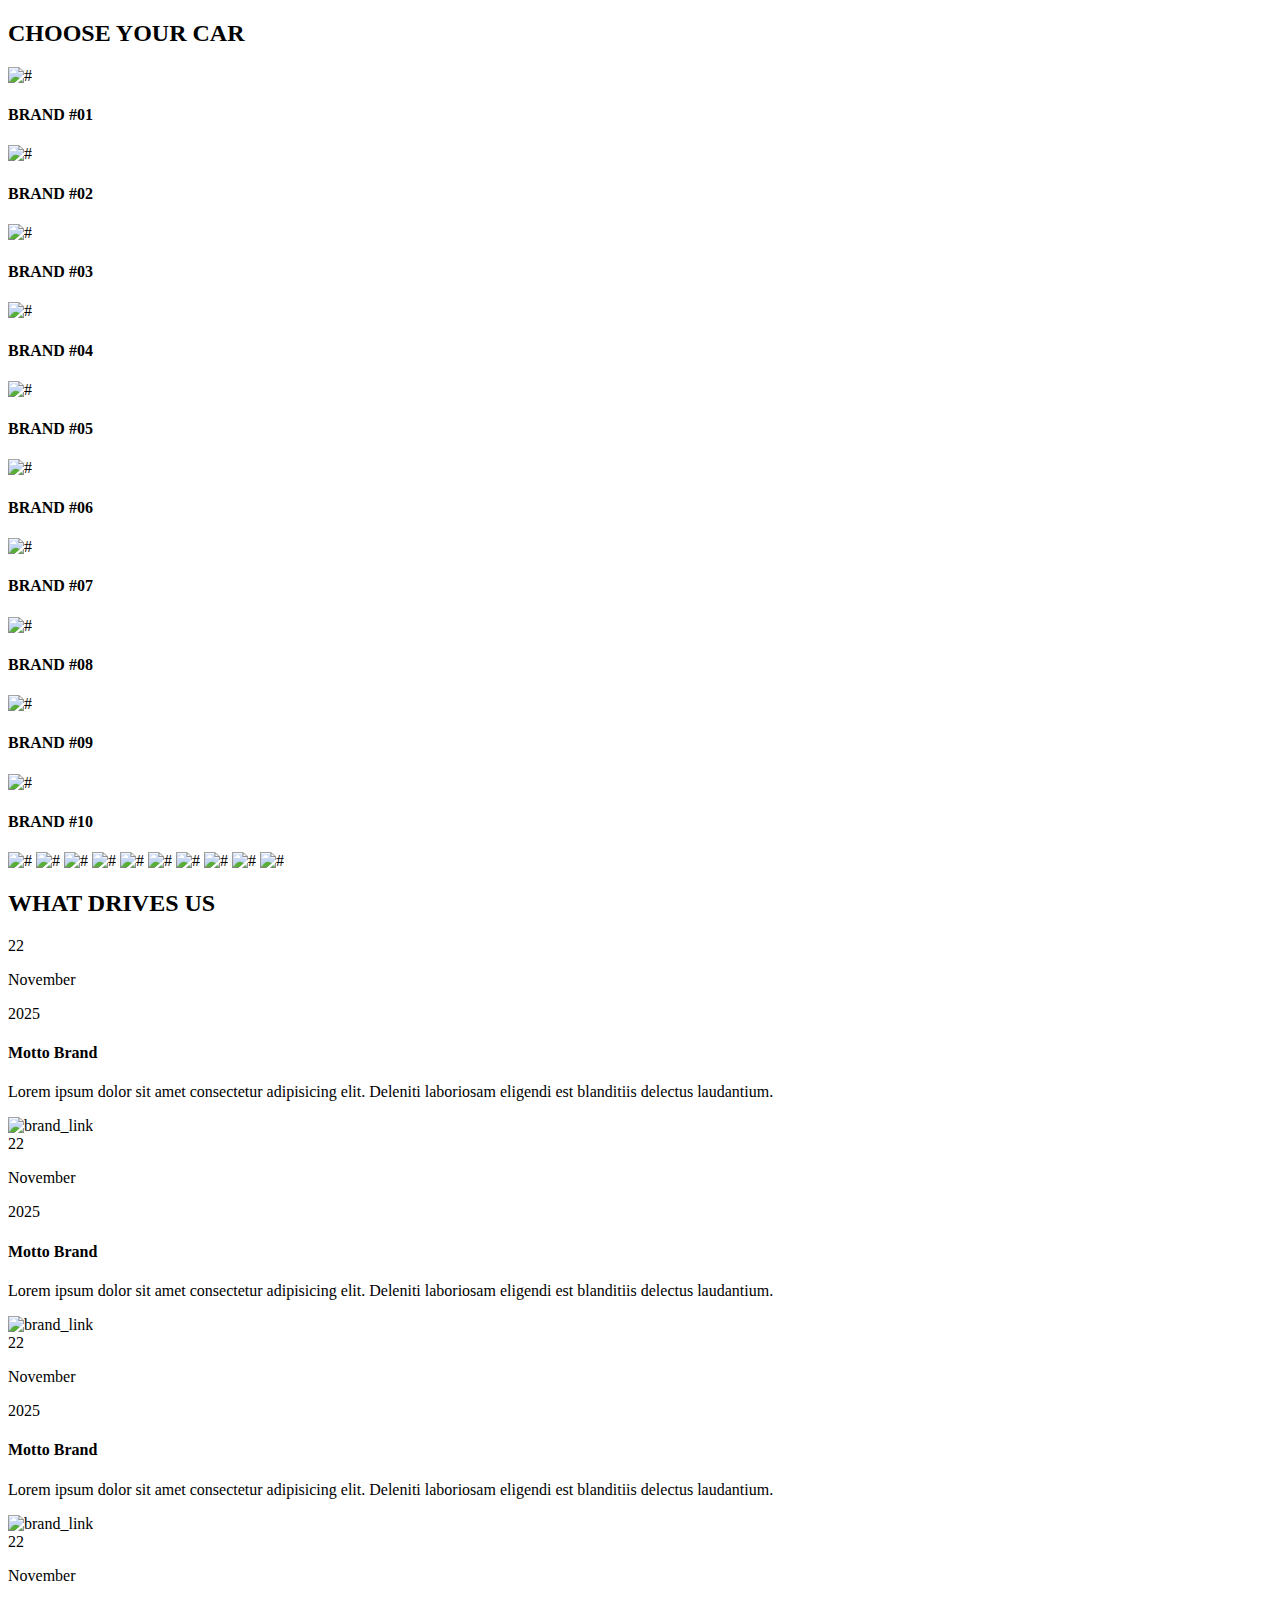
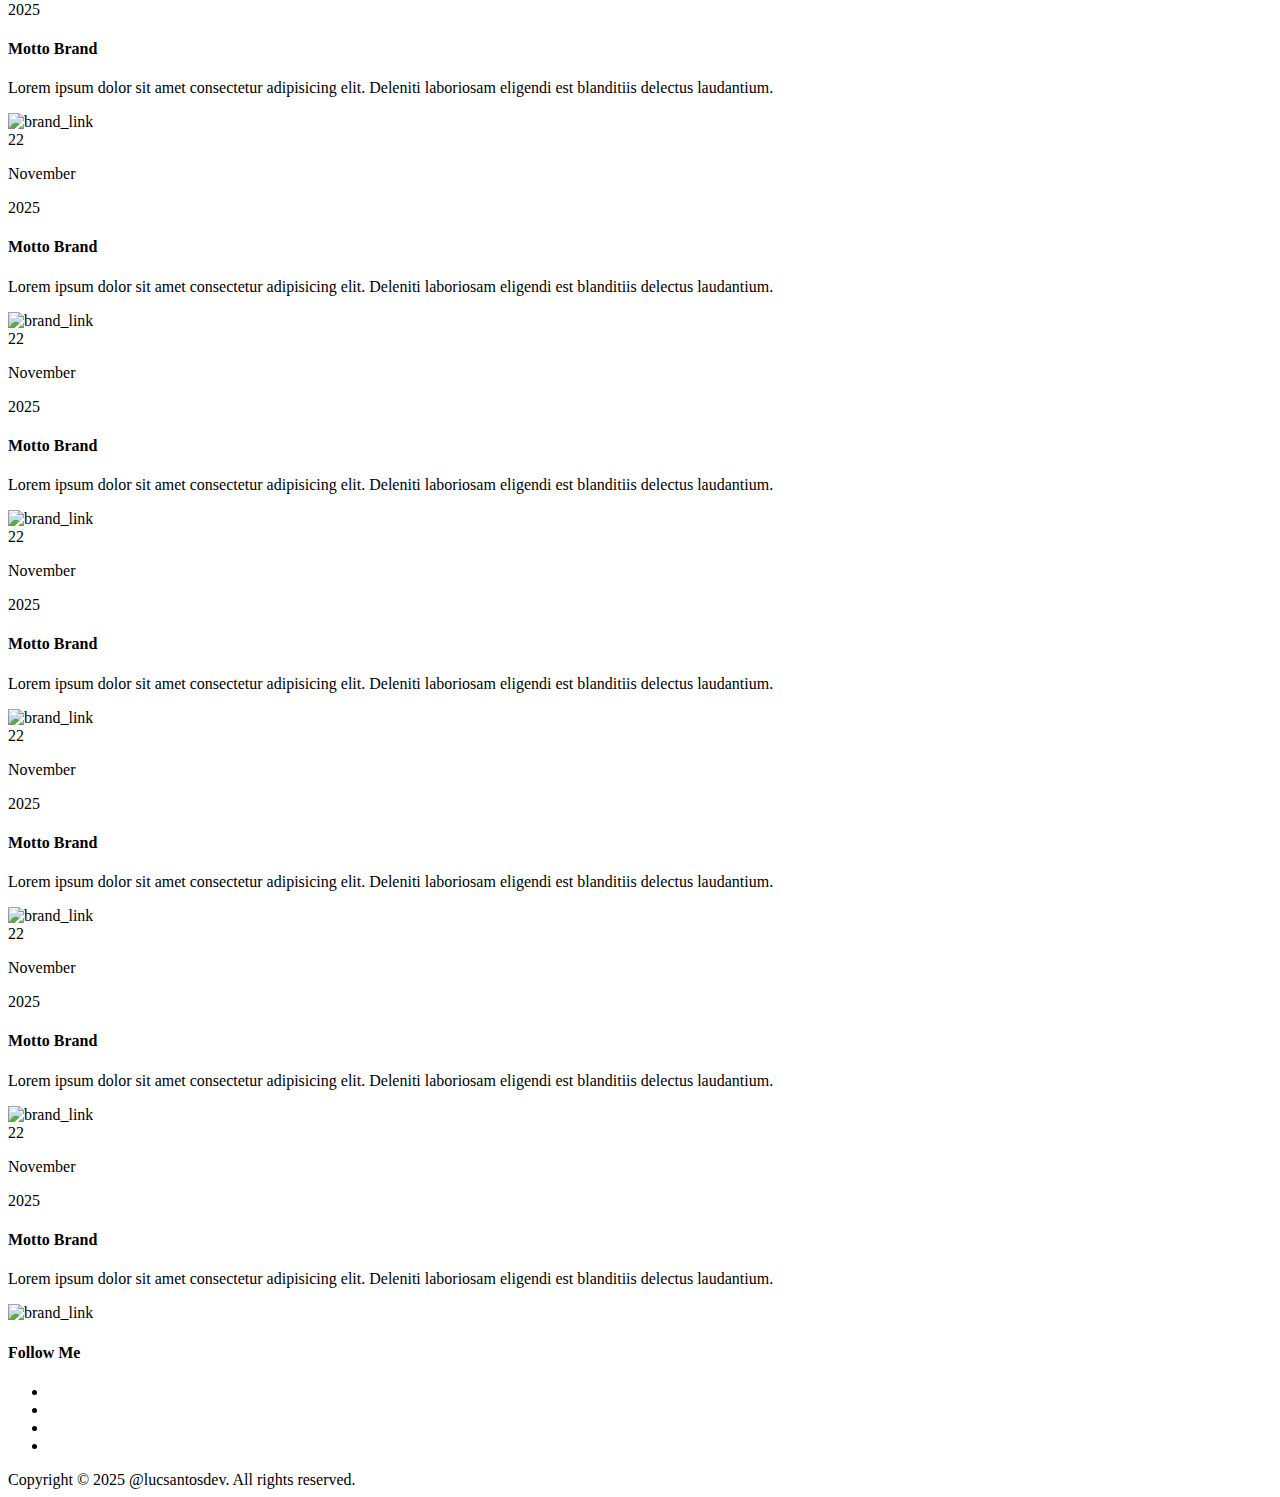
==== index.html @ 00ce9185 "index html structure created" ====
<!DOCTYPE html>
<html lang="en">
<head>
    <meta charset="UTF-8">
    <meta name="viewport" content="width=device-width, initial-scale=1.0">
    <title>Luxury Cars List</title>
    <link href="https://cdn.jsdelivr.net/npm/remixicon@4.5.0/fonts/remixicon.css" rel="stylesheet" />
    <link rel="stylesheet" href="/assets/css/style.css">
</head>
<body>
    <!-- BRANDS LIST -->
    <section class="section__container list__container" id="list">
        <h2 class="section__title">CHOOSE YOUR CAR</h2>
        <div class="list__grid">
            <!-- BRAND LIST - BRAND #01 -->
            <div class="list__card">
                <img src="assets/img/" alt="#"> <!-- brand name in alt-->
                <div class="list__brand">
                    <h4>BRAND #01</h4>
                    <a href="#"><i class="ri-arrow-right-line"></i></a>
                </div>
            </div>
            <!-- BRAND LIST - BRAND #02 -->
            <div class="list__card">
                <img src="assets/img/" alt="#"> <!-- brand name in alt-->
                <div class="list__brand">
                    <h4>BRAND #02</h4>
                    <a href="#"><i class="ri-arrow-right-line"></i></a>
                </div>
            </div>
            <!-- BRAND LIST - BRAND #03 -->
            <div class="list__card">
                <img src="assets/img/" alt="#"> <!-- brand name in alt-->
                <div class="list__brand">
                    <h4>BRAND #03</h4>
                    <a href="#"><i class="ri-arrow-right-line"></i></a>
                </div>
            </div>
            <!-- BRAND LIST - BRAND #04 -->
            <div class="list__card">
                <img src="assets/img/" alt="#"> <!-- brand name in alt-->
                <div class="list__brand">
                    <h4>BRAND #04</h4>
                    <a href="#"><i class="ri-arrow-right-line"></i></a>
                </div>
            </div>
            <!-- BRAND LIST - BRAND #05 -->
            <div class="list__card">
                <img src="assets/img/" alt="#"> <!-- brand name in alt-->
                <div class="list__brand">
                    <h4>BRAND #05</h4>
                    <a href="#"><i class="ri-arrow-right-line"></i></a>
                </div>
            </div>
            <!-- BRAND LIST - BRAND #06 -->
            <div class="list__card">
                <img src="assets/img/" alt="#"> <!-- brand name in alt-->
                <div class="list__brand">
                    <h4>BRAND #06</h4>
                    <a href="#"><i class="ri-arrow-right-line"></i></a>
                </div>
            </div>
            <!-- BRAND LIST - BRAND #07 -->
            <div class="list__card">
                <img src="assets/img/" alt="#"> <!-- brand name in alt-->
                <div class="list__brand">
                    <h4>BRAND #07</h4>
                    <a href="#"><i class="ri-arrow-right-line"></i></a>
                </div>
            </div>
            <!-- BRAND LIST - BRAND #08 -->
            <div class="list__card">
                <img src="assets/img/" alt="#"> <!-- brand name in alt-->
                <div class="list__brand">
                    <h4>BRAND #08</h4>
                    <a href="#"><i class="ri-arrow-right-line"></i></a>
                </div>
            </div>
            <!-- BRAND LIST - BRAND #09 -->
            <div class="list__card">
                <img src="assets/img/" alt="#"> <!-- brand name in alt-->
                <div class="list__brand">
                    <h4>BRAND #09</h4>
                    <a href="#"><i class="ri-arrow-right-line"></i></a>
                </div>
            </div>
            <!-- BRAND LIST - BRAND #10 -->
            <div class="list__card">
                <img src="assets/img/" alt="#"> <!-- brand name in alt-->
                <div class="list__brand">
                    <h4>BRAND #10</h4>
                    <a href="#"><i class="ri-arrow-right-line"></i></a>
                </div>
            </div>
        </div>
    </section>
    <!-- BRAND SEPARATOR LINE -->
    <section class="line__container">
        <div class="line__wrapper">
            <img src="assets/img/" alt="#"> <!-- brand name in alt-->
            <img src="assets/img/" alt="#"> <!-- brand name in alt-->
            <img src="assets/img/" alt="#"> <!-- brand name in alt-->
            <img src="assets/img/" alt="#"> <!-- brand name in alt-->
            <img src="assets/img/" alt="#"> <!-- brand name in alt-->
            <img src="assets/img/" alt="#"> <!-- brand name in alt-->
            <img src="assets/img/" alt="#"> <!-- brand name in alt-->
            <img src="assets/img/" alt="#"> <!-- brand name in alt-->
            <img src="assets/img/" alt="#"> <!-- brand name in alt-->
            <img src="assets/img/" alt="#"> <!-- brand name in alt-->
        </div>
    </section>
    <!-- BRAND LINKS -->
    <section class="section__container link__container">
        <h2 class="section__title">WHAT DRIVES US</h2>
        <div class="link__grid">
            <!-- BRAND LINK - BRAND #01 -->
            <div class="link__card">
                <div class="link__date"> <!-- foundation date of each brand -->
                    <span>22</span>
                    <div>
                        <p>November</p>
                        <p>2025</p>
                    </div>
                </div>
                <h4>Motto Brand</h4>
                <p>Lorem ipsum dolor sit amet consectetur adipisicing elit. Deleniti laboriosam eligendi est blanditiis delectus laudantium.</p>
                <img src="assets/img/" alt="brand_link">
            </div>
            <!-- BRAND LINK - BRAND #02 -->
            <div class="link__card">
                <div class="link__date"> <!-- foundation date of each brand -->
                    <span>22</span>
                    <div>
                        <p>November</p>
                        <p>2025</p>
                    </div>
                </div>
                <h4>Motto Brand</h4>
                <p>Lorem ipsum dolor sit amet consectetur adipisicing elit. Deleniti laboriosam eligendi est blanditiis delectus laudantium.</p>
                <img src="assets/img/" alt="brand_link">
            </div>
            <!-- BRAND LINK - BRAND #03 -->
            <div class="link__card">
                <div class="link__date"> <!-- foundation date of each brand -->
                    <span>22</span>
                    <div>
                        <p>November</p>
                        <p>2025</p>
                    </div>
                </div>
                <h4>Motto Brand</h4>
                <p>Lorem ipsum dolor sit amet consectetur adipisicing elit. Deleniti laboriosam eligendi est blanditiis delectus laudantium.</p>
                <img src="assets/img/" alt="brand_link">
            </div>
            <!-- BRAND LINK - BRAND #04 -->
            <div class="link__card">
                <div class="link__date"> <!-- foundation date of each brand -->
                    <span>22</span>
                    <div>
                        <p>November</p>
                        <p>2025</p>
                    </div>
                </div>
                <h4>Motto Brand</h4>
                <p>Lorem ipsum dolor sit amet consectetur adipisicing elit. Deleniti laboriosam eligendi est blanditiis delectus laudantium.</p>
                <img src="assets/img/" alt="brand_link">
            </div>
            <!-- BRAND LINK - BRAND #05 -->
            <div class="link__card">
                <div class="link__date"> <!-- foundation date of each brand -->
                    <span>22</span>
                    <div>
                        <p>November</p>
                        <p>2025</p>
                    </div>
                </div>
                <h4>Motto Brand</h4>
                <p>Lorem ipsum dolor sit amet consectetur adipisicing elit. Deleniti laboriosam eligendi est blanditiis delectus laudantium.</p>
                <img src="assets/img/" alt="brand_link">
            </div>
            <!-- BRAND LINK - BRAND #06 -->
            <div class="link__card">
                <div class="link__date"> <!-- foundation date of each brand -->
                    <span>22</span>
                    <div>
                        <p>November</p>
                        <p>2025</p>
                    </div>
                </div>
                <h4>Motto Brand</h4>
                <p>Lorem ipsum dolor sit amet consectetur adipisicing elit. Deleniti laboriosam eligendi est blanditiis delectus laudantium.</p>
                <img src="assets/img/" alt="brand_link">
            </div>
            <!-- BRAND LINK - BRAND #07 -->
            <div class="link__card">
                <div class="link__date"> <!-- foundation date of each brand -->
                    <span>22</span>
                    <div>
                        <p>November</p>
                        <p>2025</p>
                    </div>
                </div>
                <h4>Motto Brand</h4>
                <p>Lorem ipsum dolor sit amet consectetur adipisicing elit. Deleniti laboriosam eligendi est blanditiis delectus laudantium.</p>
                <img src="assets/img/" alt="brand_link">
            </div>
            <!-- BRAND LINK - BRAND #08 -->
            <div class="link__card">
                <div class="link__date"> <!-- foundation date of each brand -->
                    <span>22</span>
                    <div>
                        <p>November</p>
                        <p>2025</p>
                    </div>
                </div>
                <h4>Motto Brand</h4>
                <p>Lorem ipsum dolor sit amet consectetur adipisicing elit. Deleniti laboriosam eligendi est blanditiis delectus laudantium.</p>
                <img src="assets/img/" alt="brand_link">
            </div>
            <!-- BRAND LINK - BRAND #09 -->
            <div class="link__card">
                <div class="link__date"> <!-- foundation date of each brand -->
                    <span>22</span>
                    <div>
                        <p>November</p>
                        <p>2025</p>
                    </div>
                </div>
                <h4>Motto Brand</h4>
                <p>Lorem ipsum dolor sit amet consectetur adipisicing elit. Deleniti laboriosam eligendi est blanditiis delectus laudantium.</p>
                <img src="assets/img/" alt="brand_link">
            </div>
            <!-- BRAND LINK - BRAND #10 -->
            <div class="link__card">
                <div class="link__date"> <!-- foundation date of each brand -->
                    <span>22</span>
                    <div>
                        <p>November</p>
                        <p>2025</p>
                    </div>
                </div>
                <h4>Motto Brand</h4>
                <p>Lorem ipsum dolor sit amet consectetur adipisicing elit. Deleniti laboriosam eligendi est blanditiis delectus laudantium.</p>
                <img src="assets/img/" alt="brand_link">
            </div>
        </div>
    </section>
    <!-- FOOTER (PERSONAL INFO) -->
    <footer>
        <div class="section__container footer__container">
          <div class="footer__col">
            <h4>Follow Me</h4>  
            <ul class="footer__socials">
              <li>
                <a href="#" target="_blank"><i class="ri-linkedin-fill"></i></a>
              </li>
              <li>
                <a href="#" target="_blank"><i class="ri-github-fill"></i></a>
              </li>
              <li>
                <a href="#" target="_blank"><i class="ri-gmail-fill"></i></a>
              </li>
              <li>
                <a href="#" target="_blank"><i class="ri-whatsapp-fill"></i></a>
              </li>
            </ul>
          </div>
        </div>
        <div class="footer__bar">
          Copyright © 2025 <span>@lucsantosdev</span>. All rights reserved.
        </div>
      </footer>
</body>
</html>
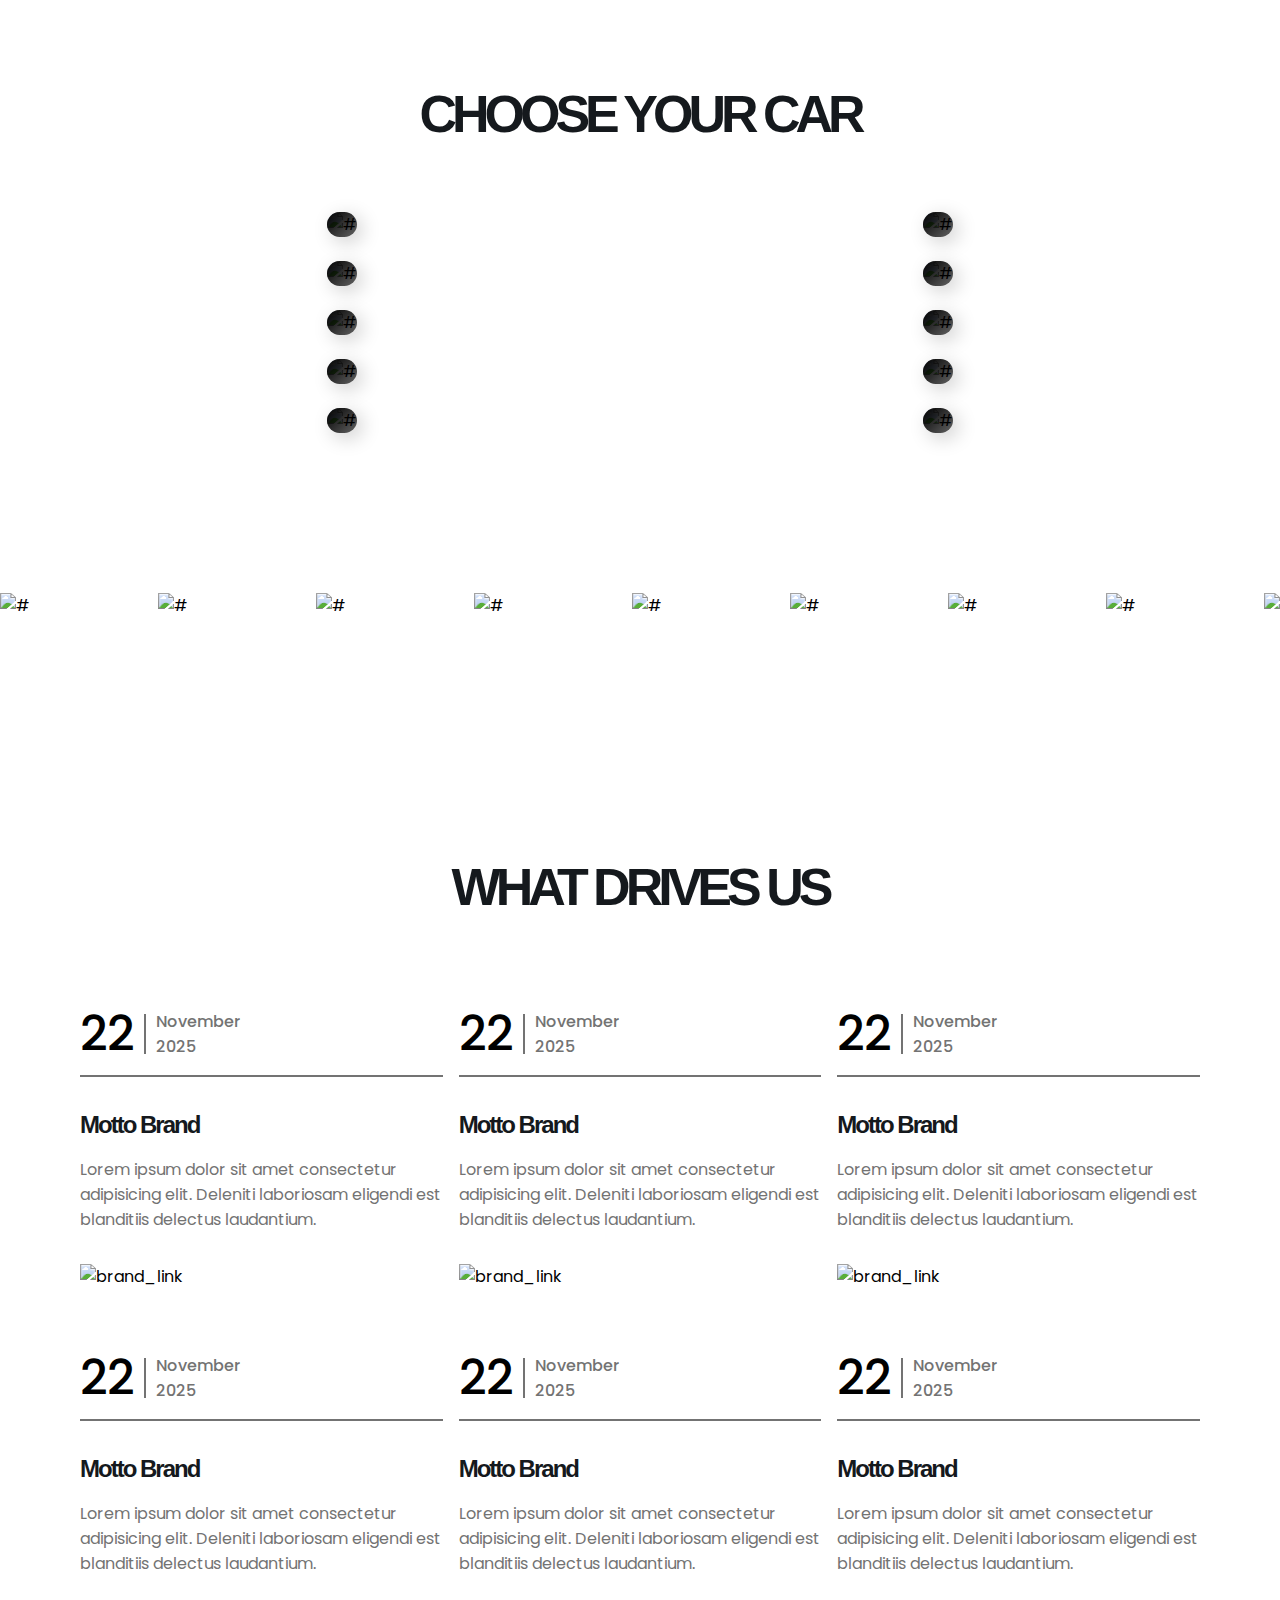
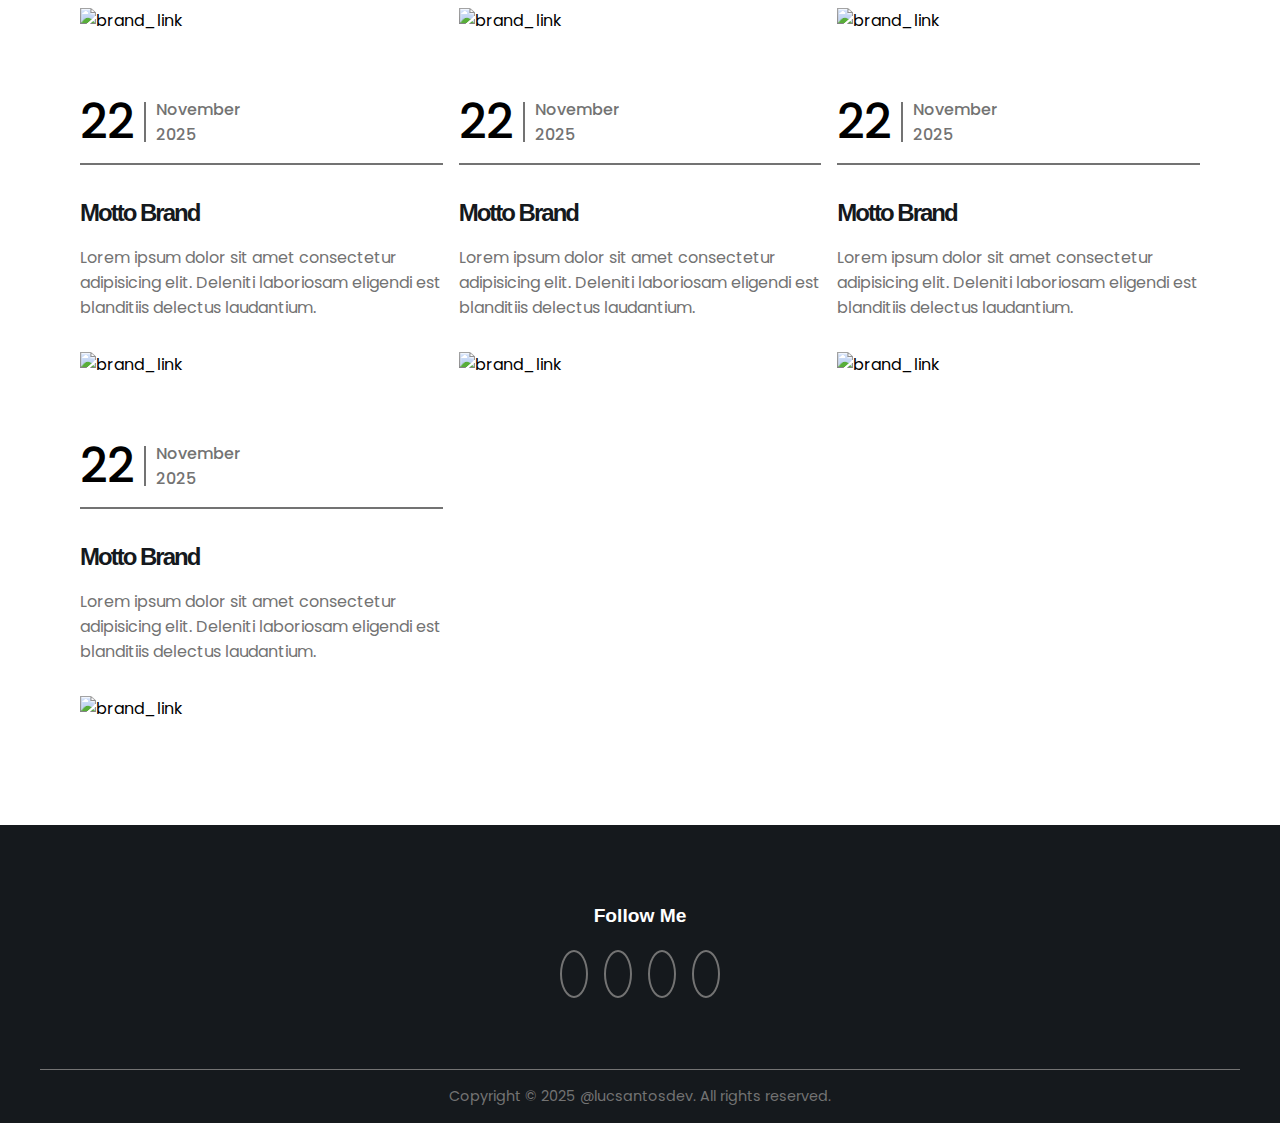
==== commit c3f1c7f9: "css styles configurations for homepage created" ====
--- a/index.html
+++ b/index.html
@@ -258,7 +258,7 @@
                 <a href="#" target="_blank"><i class="ri-github-fill"></i></a>
               </li>
               <li>
-                <a href="#" target="_blank"><i class="ri-gmail-fill"></i></a>
+                <a href="#" target="_blank"><i class="ri-mail-fill"></i></a>
               </li>
               <li>
                 <a href="#" target="_blank"><i class="ri-whatsapp-fill"></i></a>
--- a/assets/css/style.css
+++ b/assets/css/style.css
@@ -0,0 +1,237 @@
+/* GLOBAL STYLES */
+@import url('https://fonts.googleapis.com/css2?family=Poppins:ital,wght@0,100;0,200;0,300;0,400;0,500;0,600;0,700;0,800;0,900;1,100;1,200;1,300;1,400;1,500;1,600;1,700;1,800;1,900&display=swap');
+
+:root {
+    --primary-color: #f5b754;
+    --text-dark: #15191d;
+    --text-light: #737373;
+    --white: #ffffff;
+    --max-width: 1200px;
+    --title-font: "Syncopate", sans-serif;
+}
+* {
+    padding: 0;
+    margin: 0;
+    box-sizing: border-box;
+}
+html,
+body {
+  scroll-behavior: smooth;
+}
+body {
+    font-family: "Poppins", sans-serif;
+}
+img {
+    display: flex;
+    width: 100%;
+}
+a {
+    text-decoration: none;
+    transition: 0.3s;
+}
+ul {
+    list-style: none;
+}
+.section__container {
+    max-width: var(--max-width);
+    margin: auto;
+    padding: 5rem 1rem;
+}
+.section__title {
+    font-size: 3.25rem;
+    font-weight: 700;
+    font-family: var(--title-font);
+    color: var(--text-dark);
+    letter-spacing: -5px;
+    line-height: 4.25rem;
+}
+/* BRAND LIST STYLES */
+.list__container .section__title {
+    max-width: 700px;
+    margin-inline: auto;
+    margin-bottom: 4rem;
+    text-align: center;
+}
+.list__grid {
+    display: grid;
+    gap: 1rem;
+}
+.list__card {
+    position: relative;
+    isolation: isolate;
+    max-width: 600px;
+    margin-inline: auto;
+    border-radius: 1.5rem;
+    overflow: hidden;
+    box-shadow: 5px 5px 20px rgba(0, 0, 0, 0.2);
+}
+.list__card img {
+    transition: 0.3s;
+}
+.list__card:hover img {
+    transform: scale(1.1);
+}
+.list__brand {
+    position: absolute;
+    inset: 0;
+    padding: 2rem;
+    background-image: linear-gradient(
+      to bottom right,
+      rgba(0, 0, 0, 1),
+      rgba(0, 0, 0, 0.1) 50%,
+      rgba(0, 0, 0, 0.75)
+    );
+}
+.list__brand h4 {
+    margin-bottom: 1rem;
+    font-size: 3rem;
+    font-weight: 600;
+    font-family: var(--title-font);
+    color: var(--white);
+}
+.list__brand a {
+    display: inline-block;
+    padding: 0px 6px;
+    font-size: 1.5rem;
+    color: var(--white);
+    border: 2px solid var(--white);
+    border-radius: 100%;
+}
+.list__brand a:hover {
+    color: var(--primary-color);
+    border-color: var(--primary-color);
+}
+/* BRANDS LINE SEPARATOR STYLES */
+.line__container {
+    padding-block: 5rem;
+    overflow: hidden;
+}  
+.line__wrapper {
+    width: max-content;
+    display: flex;
+    align-items: center;
+    gap: 8rem;
+    animation: scroll 45s linear infinite;
+}
+.line__wrapper img {
+    height: 100px;
+}
+/* BRAND LINK STYLES */
+.link__container .section__title {
+    max-width: 600px;
+    margin-inline: auto;
+    margin-bottom: 4rem;
+    text-align: center;
+}
+.link__grid {
+    display: grid;
+    gap: 4rem 1rem;
+}
+.link__date {
+    margin-bottom: 2rem;
+    padding-bottom: 1rem;
+    display: flex;
+    align-items: center;
+    gap: 10px;
+    border-bottom: 2px solid var(--text-light);
+}
+.link__date span {
+    padding-right: 10px;
+    font-size: 3rem;
+    font-weight: 500;
+    line-height: 2.5rem;
+    border-right: 2px solid var(--text-light);
+}
+.link__date div p {
+    margin-bottom: 0;
+    font-weight: 500;
+    color: var(--text-light);
+}
+.link__card h4 {
+    margin-bottom: 1rem;
+    font-size: 1.5rem;
+    font-family: var(--title-font);
+    font-weight: 700;
+    letter-spacing: -2px;
+    line-height: 2rem;
+    color: var(--text-dark);
+}  
+.link__card p {
+    margin-bottom: 2rem;
+    color: var(--text-light);
+}
+/* FOOTER STYLES */
+footer {
+    background-color: var(--text-dark);
+}
+.footer__container {
+    display: flex;
+    justify-content: center;
+    text-align: center;
+    border-bottom: 1px solid var(--text-light);
+}
+.footer__col h4 {
+    margin-bottom: 2rem;
+    font-size: 1.2rem;
+    font-family: var(--title-font);
+    color: var(--white);
+}
+.footer__socials {
+    display: flex;
+    align-items: center;
+    flex-wrap: wrap;
+    gap: 1rem;
+}
+.footer__socials a {
+    padding: 8px 12px;
+    font-size: 1.25rem;
+    color: var(--text-light);
+    border: 2px solid var(--text-light);
+    border-radius: 100%;
+}  
+.footer__socials a:hover {
+    color: var(--primary-color);
+    border-color: var(--primary-color);
+}
+.footer__bar {
+    padding: 1rem;
+    font-size: 0.9rem;
+    color: var(--text-light);
+    text-align: center;
+}
+/* RESPONSIVE DESIGN */
+@media (width > 540px) {
+    .link__grid {
+      grid-template-columns: repeat(2, 1fr);
+    }
+  
+    .footer__container {
+      grid-template-columns: repeat(2, 1fr);
+    }
+}
+@media (width > 768px) {
+    .list__grid {
+      grid-template-columns: repeat(2, 1fr);
+    }
+  
+    .link__grid {
+      grid-template-columns: repeat(3, 1fr);
+    }
+  
+    .footer__container {
+      grid-template-columns: repeat(4, 1fr);
+    }
+}  
+@media (width > 1024px) {
+    .list__grid {
+      gap: 1.5rem;
+    }
+  
+    .list__brand {
+      padding: 4rem;
+    }
+  
+    .link__grid {
+      padding: 1.5rem;
+    }
+}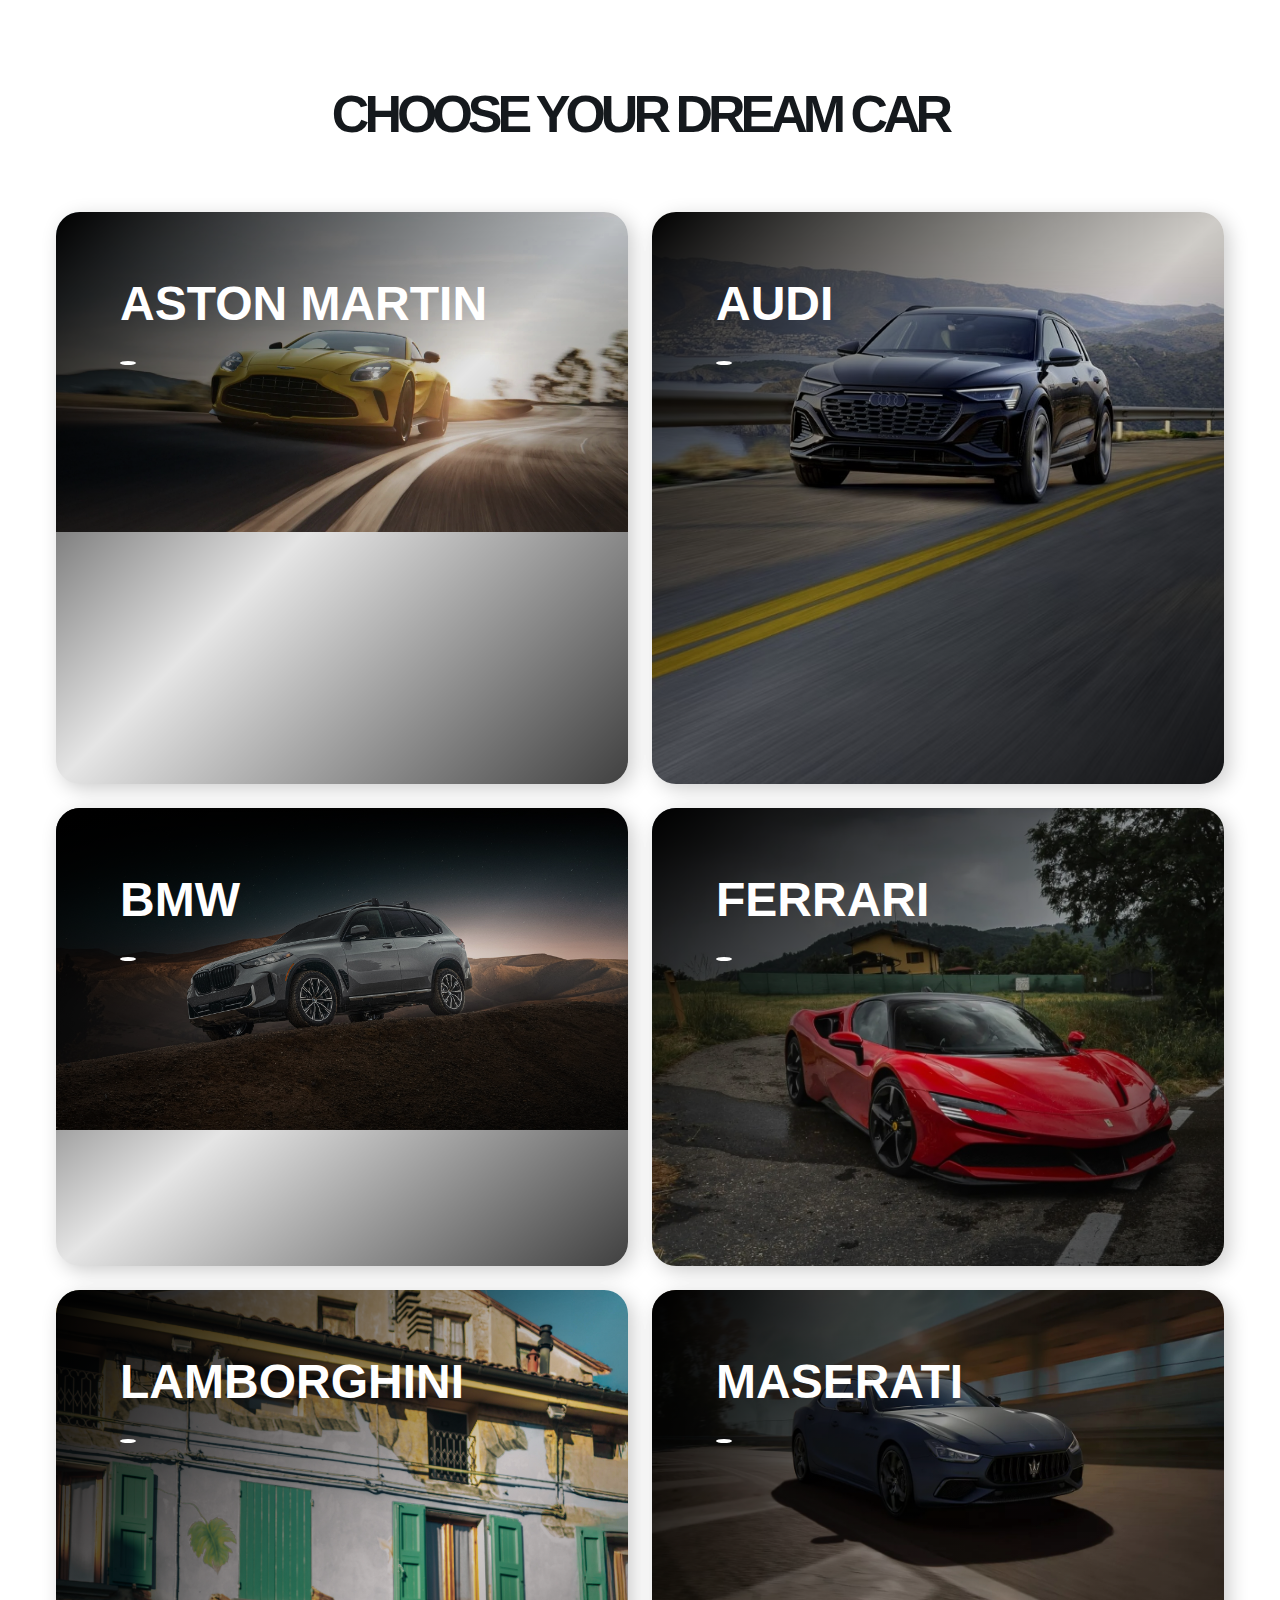
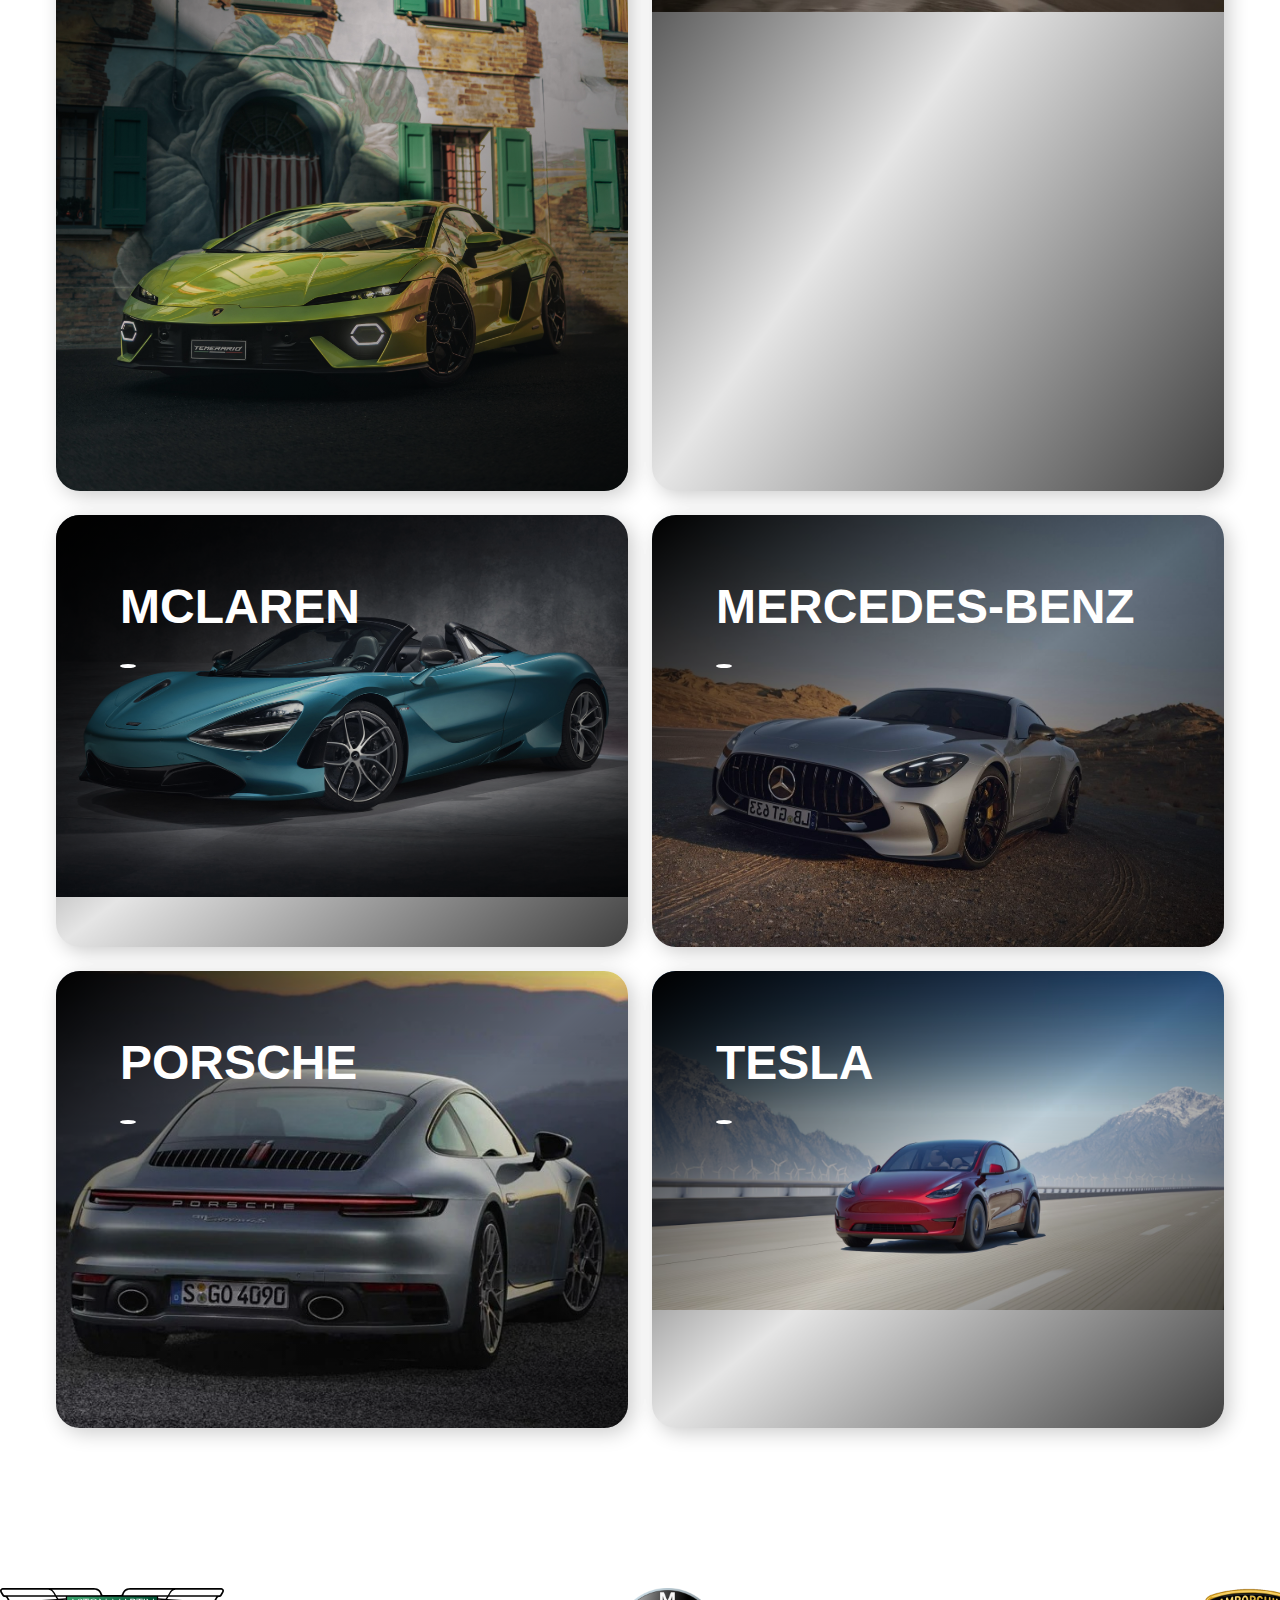
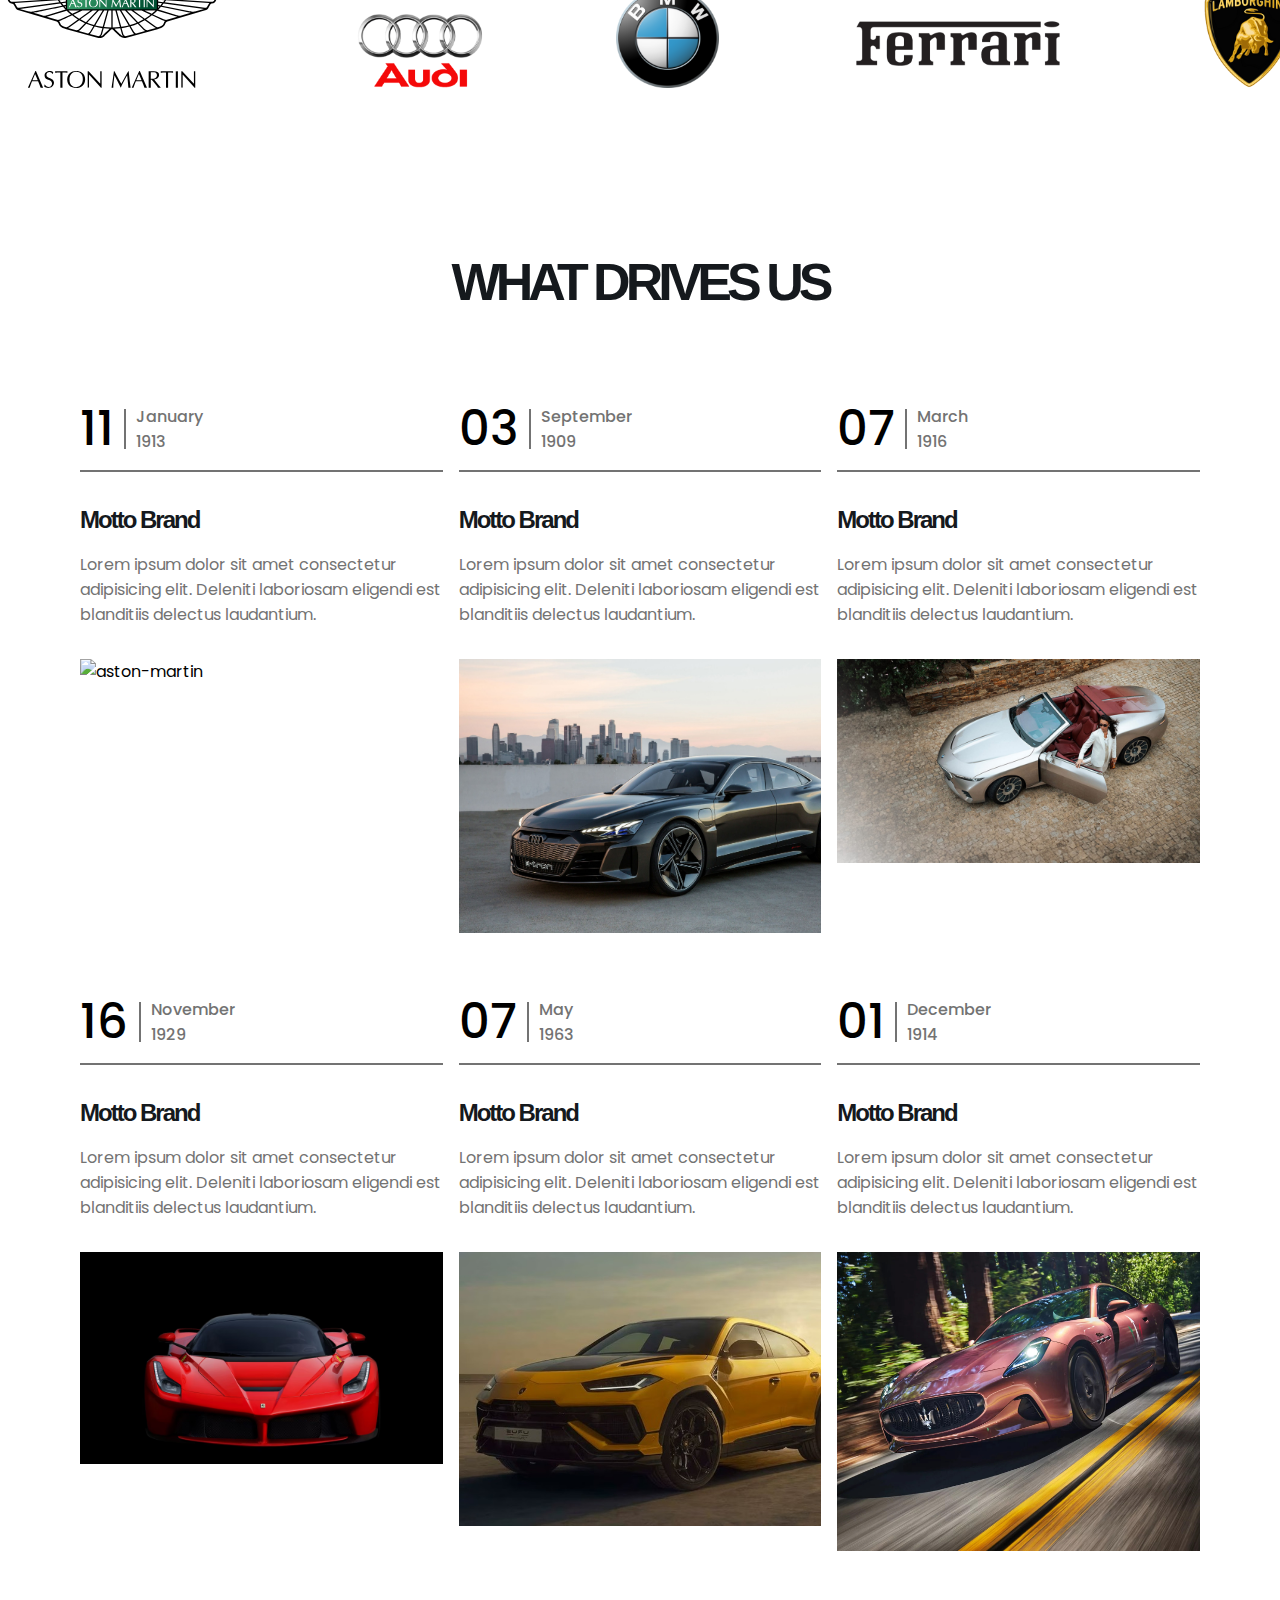
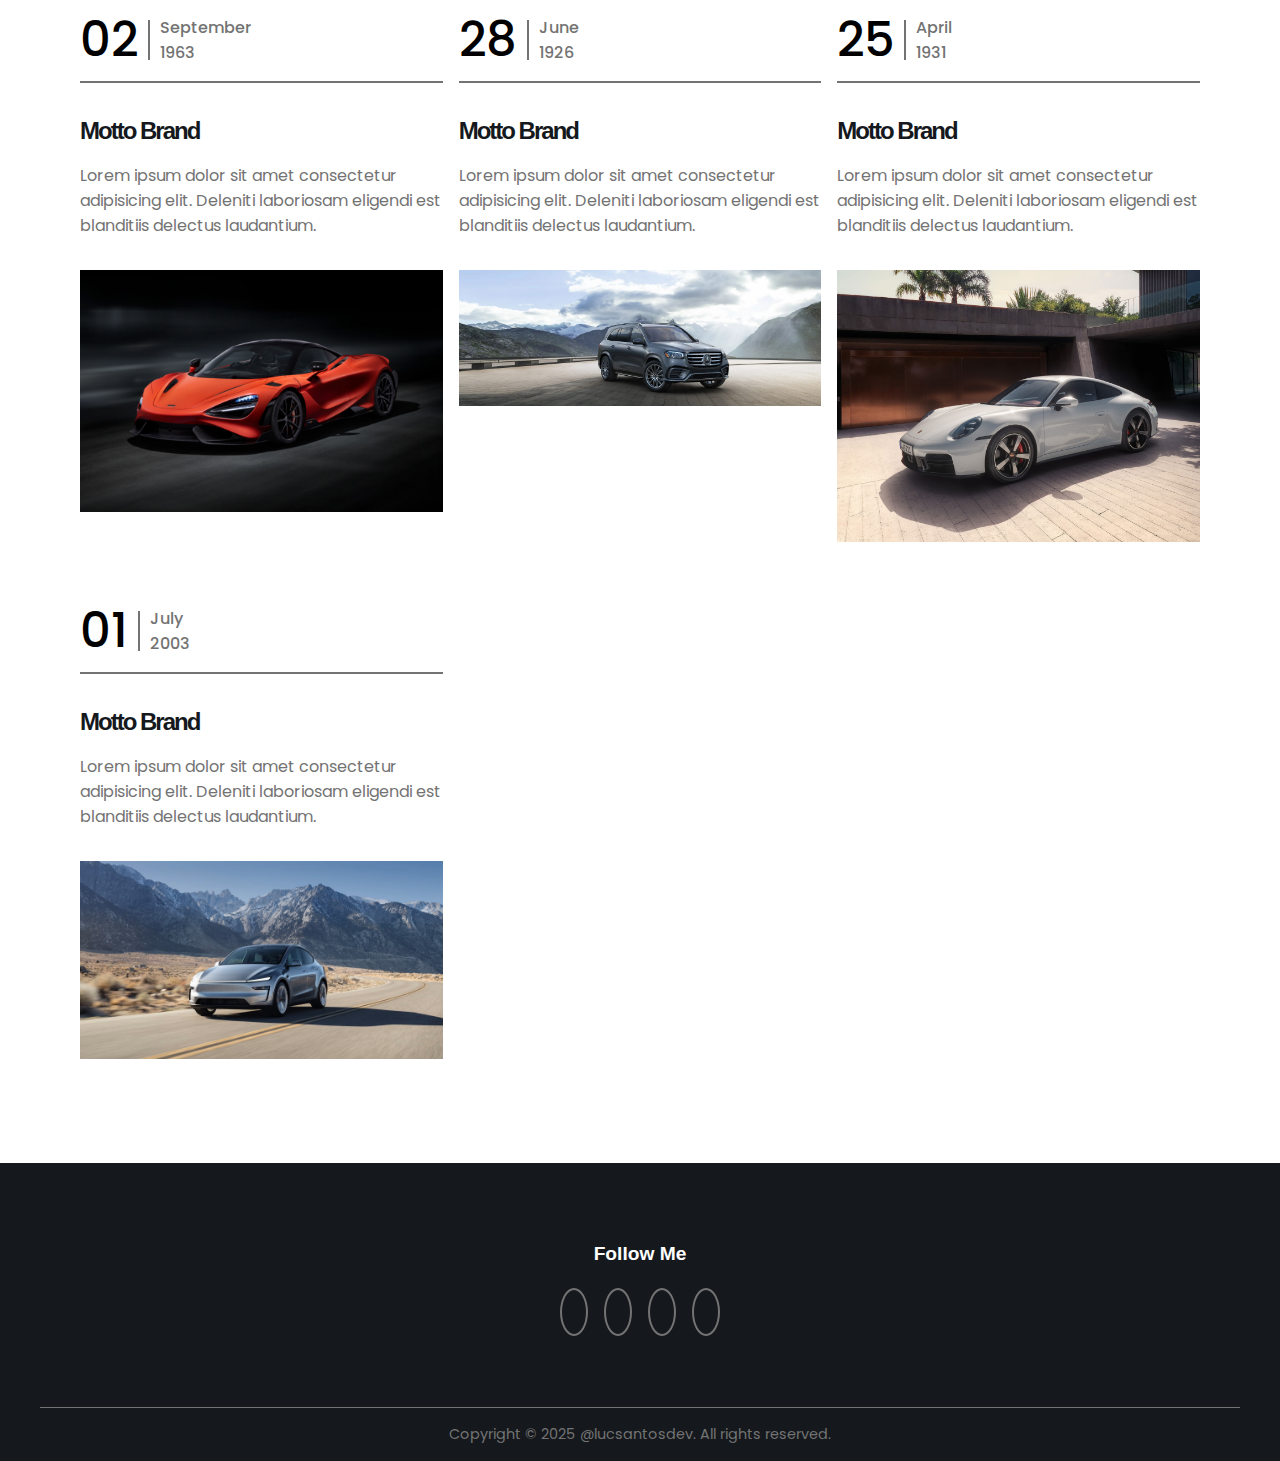
==== commit 8ea7b976: "assets images added + under construction index page of each brand" ====
--- a/index.html
+++ b/index.html
@@ -10,86 +10,86 @@
 <body>
     <!-- BRANDS LIST -->
     <section class="section__container list__container" id="list">
-        <h2 class="section__title">CHOOSE YOUR CAR</h2>
+        <h2 class="section__title">CHOOSE YOUR DREAM CAR</h2>
         <div class="list__grid">
-            <!-- BRAND LIST - BRAND #01 -->
-            <div class="list__card">
-                <img src="assets/img/" alt="#"> <!-- brand name in alt-->
-                <div class="list__brand">
-                    <h4>BRAND #01</h4>
-                    <a href="#"><i class="ri-arrow-right-line"></i></a>
-                </div>
-            </div>
-            <!-- BRAND LIST - BRAND #02 -->
-            <div class="list__card">
-                <img src="assets/img/" alt="#"> <!-- brand name in alt-->
-                <div class="list__brand">
-                    <h4>BRAND #02</h4>
-                    <a href="#"><i class="ri-arrow-right-line"></i></a>
-                </div>
-            </div>
-            <!-- BRAND LIST - BRAND #03 -->
-            <div class="list__card">
-                <img src="assets/img/" alt="#"> <!-- brand name in alt-->
-                <div class="list__brand">
-                    <h4>BRAND #03</h4>
-                    <a href="#"><i class="ri-arrow-right-line"></i></a>
-                </div>
-            </div>
-            <!-- BRAND LIST - BRAND #04 -->
-            <div class="list__card">
-                <img src="assets/img/" alt="#"> <!-- brand name in alt-->
-                <div class="list__brand">
-                    <h4>BRAND #04</h4>
-                    <a href="#"><i class="ri-arrow-right-line"></i></a>
-                </div>
-            </div>
-            <!-- BRAND LIST - BRAND #05 -->
-            <div class="list__card">
-                <img src="assets/img/" alt="#"> <!-- brand name in alt-->
-                <div class="list__brand">
-                    <h4>BRAND #05</h4>
-                    <a href="#"><i class="ri-arrow-right-line"></i></a>
-                </div>
-            </div>
-            <!-- BRAND LIST - BRAND #06 -->
-            <div class="list__card">
-                <img src="assets/img/" alt="#"> <!-- brand name in alt-->
-                <div class="list__brand">
-                    <h4>BRAND #06</h4>
-                    <a href="#"><i class="ri-arrow-right-line"></i></a>
-                </div>
-            </div>
-            <!-- BRAND LIST - BRAND #07 -->
-            <div class="list__card">
-                <img src="assets/img/" alt="#"> <!-- brand name in alt-->
-                <div class="list__brand">
-                    <h4>BRAND #07</h4>
-                    <a href="#"><i class="ri-arrow-right-line"></i></a>
-                </div>
-            </div>
-            <!-- BRAND LIST - BRAND #08 -->
-            <div class="list__card">
-                <img src="assets/img/" alt="#"> <!-- brand name in alt-->
-                <div class="list__brand">
-                    <h4>BRAND #08</h4>
-                    <a href="#"><i class="ri-arrow-right-line"></i></a>
-                </div>
-            </div>
-            <!-- BRAND LIST - BRAND #09 -->
-            <div class="list__card">
-                <img src="assets/img/" alt="#"> <!-- brand name in alt-->
-                <div class="list__brand">
-                    <h4>BRAND #09</h4>
-                    <a href="#"><i class="ri-arrow-right-line"></i></a>
-                </div>
-            </div>
-            <!-- BRAND LIST - BRAND #10 -->
-            <div class="list__card">
-                <img src="assets/img/" alt="#"> <!-- brand name in alt-->
-                <div class="list__brand">
-                    <h4>BRAND #10</h4>
-                    <a href="#"><i class="ri-arrow-right-line"></i></a>
+            <!-- BRAND LIST - ASTON MARTIN -->
+            <div class="list__card">
+                <img src="assets/img/aston-martin/list.jpg" alt="aston-martin">
+                <div class="list__brand">
+                    <h4>ASTON MARTIN</h4>
+                    <a href="brand-cars/aston-martin/index.html"><i class="ri-arrow-right-line"></i></a>
+                </div>
+            </div>
+            <!-- BRAND LIST - AUDI -->
+            <div class="list__card">
+                <img src="assets/img/audi/list.jpg" alt="audi">
+                <div class="list__brand">
+                    <h4>AUDI</h4>
+                    <a href="brand-cars/audi/index.html"><i class="ri-arrow-right-line"></i></a>
+                </div>
+            </div>
+            <!-- BRAND LIST - BMW -->
+            <div class="list__card">
+                <img src="assets/img/bmw/list.jpg" alt="bmw">
+                <div class="list__brand">
+                    <h4>BMW</h4>
+                    <a href="brand-cars/bmw/index.html"><i class="ri-arrow-right-line"></i></a>
+                </div>
+            </div>
+            <!-- BRAND LIST - FERRARI -->
+            <div class="list__card">
+                <img src="assets/img/ferrari/list.jpg" alt="ferrari">
+                <div class="list__brand">
+                    <h4>FERRARI</h4>
+                    <a href="brand-cars/ferrari/index.html"><i class="ri-arrow-right-line"></i></a>
+                </div>
+            </div>
+            <!-- BRAND LIST - LAMBORGHINI -->
+            <div class="list__card">
+                <img src="assets/img/lamborghini/list.jpeg" alt="lamborghini">
+                <div class="list__brand">
+                    <h4>LAMBORGHINI</h4>
+                    <a href="brand-cars/lamborghini/index.html"><i class="ri-arrow-right-line"></i></a>
+                </div>
+            </div>
+            <!-- BRAND LIST - MASERATI -->
+            <div class="list__card">
+                <img src="assets/img/maserati/list.jpg" alt="maserati">
+                <div class="list__brand">
+                    <h4>MASERATI</h4>
+                    <a href="brand-cars/maserati/index.html"><i class="ri-arrow-right-line"></i></a>
+                </div>
+            </div>
+            <!-- BRAND LIST - MCLAREN -->
+            <div class="list__card">
+                <img src="assets/img/mclaren/list.jpg" alt="mclaren">
+                <div class="list__brand">
+                    <h4>MCLAREN</h4>
+                    <a href="brand-cars/mclaren/index.html"><i class="ri-arrow-right-line"></i></a>
+                </div>
+            </div>
+            <!-- BRAND LIST - MERCEDES-BENZ -->
+            <div class="list__card">
+                <img src="assets/img/mercedes-benz/list.jpg" alt="mercedes-benz">
+                <div class="list__brand">
+                    <h4>MERCEDES-BENZ</h4>
+                    <a href="brand-cars/mercedes-benz/index.html"><i class="ri-arrow-right-line"></i></a>
+                </div>
+            </div>
+            <!-- BRAND LIST - PORSCHE -->
+            <div class="list__card">
+                <img src="assets/img/porsche/list.jpg" alt="porsche">
+                <div class="list__brand">
+                    <h4>PORSCHE</h4>
+                    <a href="brand-cars/porsche/index.html"><i class="ri-arrow-right-line"></i></a>
+                </div>
+            </div>
+            <!-- BRAND LIST - TESLA -->
+            <div class="list__card">
+                <img src="assets/img/tesla/list.jpg" alt="tesla">
+                <div class="list__brand">
+                    <h4>TESLA</h4>
+                    <a href="brand-cars/tesla/index.html"><i class="ri-arrow-right-line"></i></a>
                 </div>
             </div>
         </div>
@@ -97,151 +97,151 @@
     <!-- BRAND SEPARATOR LINE -->
     <section class="line__container">
         <div class="line__wrapper">
-            <img src="assets/img/" alt="#"> <!-- brand name in alt-->
-            <img src="assets/img/" alt="#"> <!-- brand name in alt-->
-            <img src="assets/img/" alt="#"> <!-- brand name in alt-->
-            <img src="assets/img/" alt="#"> <!-- brand name in alt-->
-            <img src="assets/img/" alt="#"> <!-- brand name in alt-->
-            <img src="assets/img/" alt="#"> <!-- brand name in alt-->
-            <img src="assets/img/" alt="#"> <!-- brand name in alt-->
-            <img src="assets/img/" alt="#"> <!-- brand name in alt-->
-            <img src="assets/img/" alt="#"> <!-- brand name in alt-->
-            <img src="assets/img/" alt="#"> <!-- brand name in alt-->
+            <img src="assets/img/aston-martin/logo.svg" alt="aston-martin-logo">
+            <img src="assets/img/audi/logo.png" alt="audi">
+            <img src="assets/img/bmw/logo.png" alt="bmw-logo">
+            <img src="assets/img/ferrari/logo.png" alt="ferrari-logo">
+            <img src="assets/img/lamborghini/logo.png" alt="lamborghini-logo">
+            <img src="assets/img/maserati/logo.png" alt="maserati-logo">
+            <img src="assets/img/mclaren/logo.png" alt="mclaren-logo">
+            <img src="assets/img/mercedes/logo.png" alt="mercedes-logo">
+            <img src="assets/img/porsche/logo.png" alt="porsche-logo">
+            <img src="assets/img/tesla/logo.png" alt="tesla-logo">
         </div>
     </section>
     <!-- BRAND LINKS -->
     <section class="section__container link__container">
         <h2 class="section__title">WHAT DRIVES US</h2>
         <div class="link__grid">
-            <!-- BRAND LINK - BRAND #01 -->
-            <div class="link__card">
-                <div class="link__date"> <!-- foundation date of each brand -->
-                    <span>22</span>
+            <!-- BRAND LINK - ASTON MARTIN -->
+            <div class="link__card">
+                <div class="link__date">
+                    <span>11</span>
+                    <div>
+                        <p>January</p>
+                        <p>1913</p>
+                    </div>
+                </div>
+                <h4>Motto Brand</h4>
+                <p>Lorem ipsum dolor sit amet consectetur adipisicing elit. Deleniti laboriosam eligendi est blanditiis delectus laudantium.</p>
+                <img src="assets/img/aston-martin/link.jpg" alt="aston-martin">
+            </div>
+            <!-- BRAND LINK - AUDI -->
+            <div class="link__card">
+                <div class="link__date">
+                    <span>03</span>
+                    <div>
+                        <p>September</p>
+                        <p>1909</p>
+                    </div>
+                </div>
+                <h4>Motto Brand</h4>
+                <p>Lorem ipsum dolor sit amet consectetur adipisicing elit. Deleniti laboriosam eligendi est blanditiis delectus laudantium.</p>
+                <img src="assets/img/audi/link.jpg" alt="audi">
+            </div>
+            <!-- BRAND LINK - BMW -->
+            <div class="link__card">
+                <div class="link__date">
+                    <span>07</span>
+                    <div>
+                        <p>March</p>
+                        <p>1916</p>
+                    </div>
+                </div>
+                <h4>Motto Brand</h4>
+                <p>Lorem ipsum dolor sit amet consectetur adipisicing elit. Deleniti laboriosam eligendi est blanditiis delectus laudantium.</p>
+                <img src="assets/img/bmw/link.jpg" alt="bmw">
+            </div>
+            <!-- BRAND LINK - FERRARI -->
+            <div class="link__card">
+                <div class="link__date">
+                    <span>16</span>
                     <div>
                         <p>November</p>
-                        <p>2025</p>
-                    </div>
-                </div>
-                <h4>Motto Brand</h4>
-                <p>Lorem ipsum dolor sit amet consectetur adipisicing elit. Deleniti laboriosam eligendi est blanditiis delectus laudantium.</p>
-                <img src="assets/img/" alt="brand_link">
-            </div>
-            <!-- BRAND LINK - BRAND #02 -->
-            <div class="link__card">
-                <div class="link__date"> <!-- foundation date of each brand -->
-                    <span>22</span>
-                    <div>
-                        <p>November</p>
-                        <p>2025</p>
-                    </div>
-                </div>
-                <h4>Motto Brand</h4>
-                <p>Lorem ipsum dolor sit amet consectetur adipisicing elit. Deleniti laboriosam eligendi est blanditiis delectus laudantium.</p>
-                <img src="assets/img/" alt="brand_link">
-            </div>
-            <!-- BRAND LINK - BRAND #03 -->
-            <div class="link__card">
-                <div class="link__date"> <!-- foundation date of each brand -->
-                    <span>22</span>
-                    <div>
-                        <p>November</p>
-                        <p>2025</p>
-                    </div>
-                </div>
-                <h4>Motto Brand</h4>
-                <p>Lorem ipsum dolor sit amet consectetur adipisicing elit. Deleniti laboriosam eligendi est blanditiis delectus laudantium.</p>
-                <img src="assets/img/" alt="brand_link">
-            </div>
-            <!-- BRAND LINK - BRAND #04 -->
-            <div class="link__card">
-                <div class="link__date"> <!-- foundation date of each brand -->
-                    <span>22</span>
-                    <div>
-                        <p>November</p>
-                        <p>2025</p>
-                    </div>
-                </div>
-                <h4>Motto Brand</h4>
-                <p>Lorem ipsum dolor sit amet consectetur adipisicing elit. Deleniti laboriosam eligendi est blanditiis delectus laudantium.</p>
-                <img src="assets/img/" alt="brand_link">
-            </div>
-            <!-- BRAND LINK - BRAND #05 -->
-            <div class="link__card">
-                <div class="link__date"> <!-- foundation date of each brand -->
-                    <span>22</span>
-                    <div>
-                        <p>November</p>
-                        <p>2025</p>
-                    </div>
-                </div>
-                <h4>Motto Brand</h4>
-                <p>Lorem ipsum dolor sit amet consectetur adipisicing elit. Deleniti laboriosam eligendi est blanditiis delectus laudantium.</p>
-                <img src="assets/img/" alt="brand_link">
-            </div>
-            <!-- BRAND LINK - BRAND #06 -->
-            <div class="link__card">
-                <div class="link__date"> <!-- foundation date of each brand -->
-                    <span>22</span>
-                    <div>
-                        <p>November</p>
-                        <p>2025</p>
-                    </div>
-                </div>
-                <h4>Motto Brand</h4>
-                <p>Lorem ipsum dolor sit amet consectetur adipisicing elit. Deleniti laboriosam eligendi est blanditiis delectus laudantium.</p>
-                <img src="assets/img/" alt="brand_link">
-            </div>
-            <!-- BRAND LINK - BRAND #07 -->
-            <div class="link__card">
-                <div class="link__date"> <!-- foundation date of each brand -->
-                    <span>22</span>
-                    <div>
-                        <p>November</p>
-                        <p>2025</p>
-                    </div>
-                </div>
-                <h4>Motto Brand</h4>
-                <p>Lorem ipsum dolor sit amet consectetur adipisicing elit. Deleniti laboriosam eligendi est blanditiis delectus laudantium.</p>
-                <img src="assets/img/" alt="brand_link">
-            </div>
-            <!-- BRAND LINK - BRAND #08 -->
-            <div class="link__card">
-                <div class="link__date"> <!-- foundation date of each brand -->
-                    <span>22</span>
-                    <div>
-                        <p>November</p>
-                        <p>2025</p>
-                    </div>
-                </div>
-                <h4>Motto Brand</h4>
-                <p>Lorem ipsum dolor sit amet consectetur adipisicing elit. Deleniti laboriosam eligendi est blanditiis delectus laudantium.</p>
-                <img src="assets/img/" alt="brand_link">
-            </div>
-            <!-- BRAND LINK - BRAND #09 -->
-            <div class="link__card">
-                <div class="link__date"> <!-- foundation date of each brand -->
-                    <span>22</span>
-                    <div>
-                        <p>November</p>
-                        <p>2025</p>
-                    </div>
-                </div>
-                <h4>Motto Brand</h4>
-                <p>Lorem ipsum dolor sit amet consectetur adipisicing elit. Deleniti laboriosam eligendi est blanditiis delectus laudantium.</p>
-                <img src="assets/img/" alt="brand_link">
-            </div>
-            <!-- BRAND LINK - BRAND #10 -->
-            <div class="link__card">
-                <div class="link__date"> <!-- foundation date of each brand -->
-                    <span>22</span>
-                    <div>
-                        <p>November</p>
-                        <p>2025</p>
-                    </div>
-                </div>
-                <h4>Motto Brand</h4>
-                <p>Lorem ipsum dolor sit amet consectetur adipisicing elit. Deleniti laboriosam eligendi est blanditiis delectus laudantium.</p>
-                <img src="assets/img/" alt="brand_link">
+                        <p>1929</p>
+                    </div>
+                </div>
+                <h4>Motto Brand</h4>
+                <p>Lorem ipsum dolor sit amet consectetur adipisicing elit. Deleniti laboriosam eligendi est blanditiis delectus laudantium.</p>
+                <img src="assets/img/ferrari/link.jpg" alt="ferrari">
+            </div>
+            <!-- BRAND LINK - LAMBORGHINI -->
+            <div class="link__card">
+                <div class="link__date">
+                    <span>07</span>
+                    <div>
+                        <p>May</p>
+                        <p>1963</p>
+                    </div>
+                </div>
+                <h4>Motto Brand</h4>
+                <p>Lorem ipsum dolor sit amet consectetur adipisicing elit. Deleniti laboriosam eligendi est blanditiis delectus laudantium.</p>
+                <img src="assets/img/lamborghini/link.jpg" alt="lamborghini">
+            </div>
+            <!-- BRAND LINK - MASERATI -->
+            <div class="link__card">
+                <div class="link__date">
+                    <span>01</span>
+                    <div>
+                        <p>December</p>
+                        <p>1914</p>
+                    </div>
+                </div>
+                <h4>Motto Brand</h4>
+                <p>Lorem ipsum dolor sit amet consectetur adipisicing elit. Deleniti laboriosam eligendi est blanditiis delectus laudantium.</p>
+                <img src="assets/img/maserati/link.jpg" alt="maserati">
+            </div>
+            <!-- BRAND LINK - MCLAREN -->
+            <div class="link__card">
+                <div class="link__date">
+                    <span>02</span>
+                    <div>
+                        <p>September</p>
+                        <p>1963</p>
+                    </div>
+                </div>
+                <h4>Motto Brand</h4>
+                <p>Lorem ipsum dolor sit amet consectetur adipisicing elit. Deleniti laboriosam eligendi est blanditiis delectus laudantium.</p>
+                <img src="assets/img/mclaren/link.jpeg" alt="mclaren">
+            </div>
+            <!-- BRAND LINK - MERCEDES-BENZ -->
+            <div class="link__card">
+                <div class="link__date">
+                    <span>28</span>
+                    <div>
+                        <p>June</p>
+                        <p>1926</p>
+                    </div>
+                </div>
+                <h4>Motto Brand</h4>
+                <p>Lorem ipsum dolor sit amet consectetur adipisicing elit. Deleniti laboriosam eligendi est blanditiis delectus laudantium.</p>
+                <img src="assets/img/mercedes-benz/link.jpg" alt="mercedes-benz">
+            </div>
+            <!-- BRAND LINK - PORSCHE -->
+            <div class="link__card">
+                <div class="link__date">
+                    <span>25</span>
+                    <div>
+                        <p>April</p>
+                        <p>1931</p>
+                    </div>
+                </div>
+                <h4>Motto Brand</h4>
+                <p>Lorem ipsum dolor sit amet consectetur adipisicing elit. Deleniti laboriosam eligendi est blanditiis delectus laudantium.</p>
+                <img src="assets/img/porsche/link.jpg" alt="porsche">
+            </div>
+            <!-- BRAND LINK - TESLA -->
+            <div class="link__card">
+                <div class="link__date">
+                    <span>01</span>
+                    <div>
+                        <p>July</p>
+                        <p>2003</p>
+                    </div>
+                </div>
+                <h4>Motto Brand</h4>
+                <p>Lorem ipsum dolor sit amet consectetur adipisicing elit. Deleniti laboriosam eligendi est blanditiis delectus laudantium.</p>
+                <img src="assets/img/tesla/link.jpg" alt="tesla">
             </div>
         </div>
     </section>
@@ -269,6 +269,6 @@
         <div class="footer__bar">
           Copyright © 2025 <span>@lucsantosdev</span>. All rights reserved.
         </div>
-      </footer>
+    </footer>
 </body>
 </html>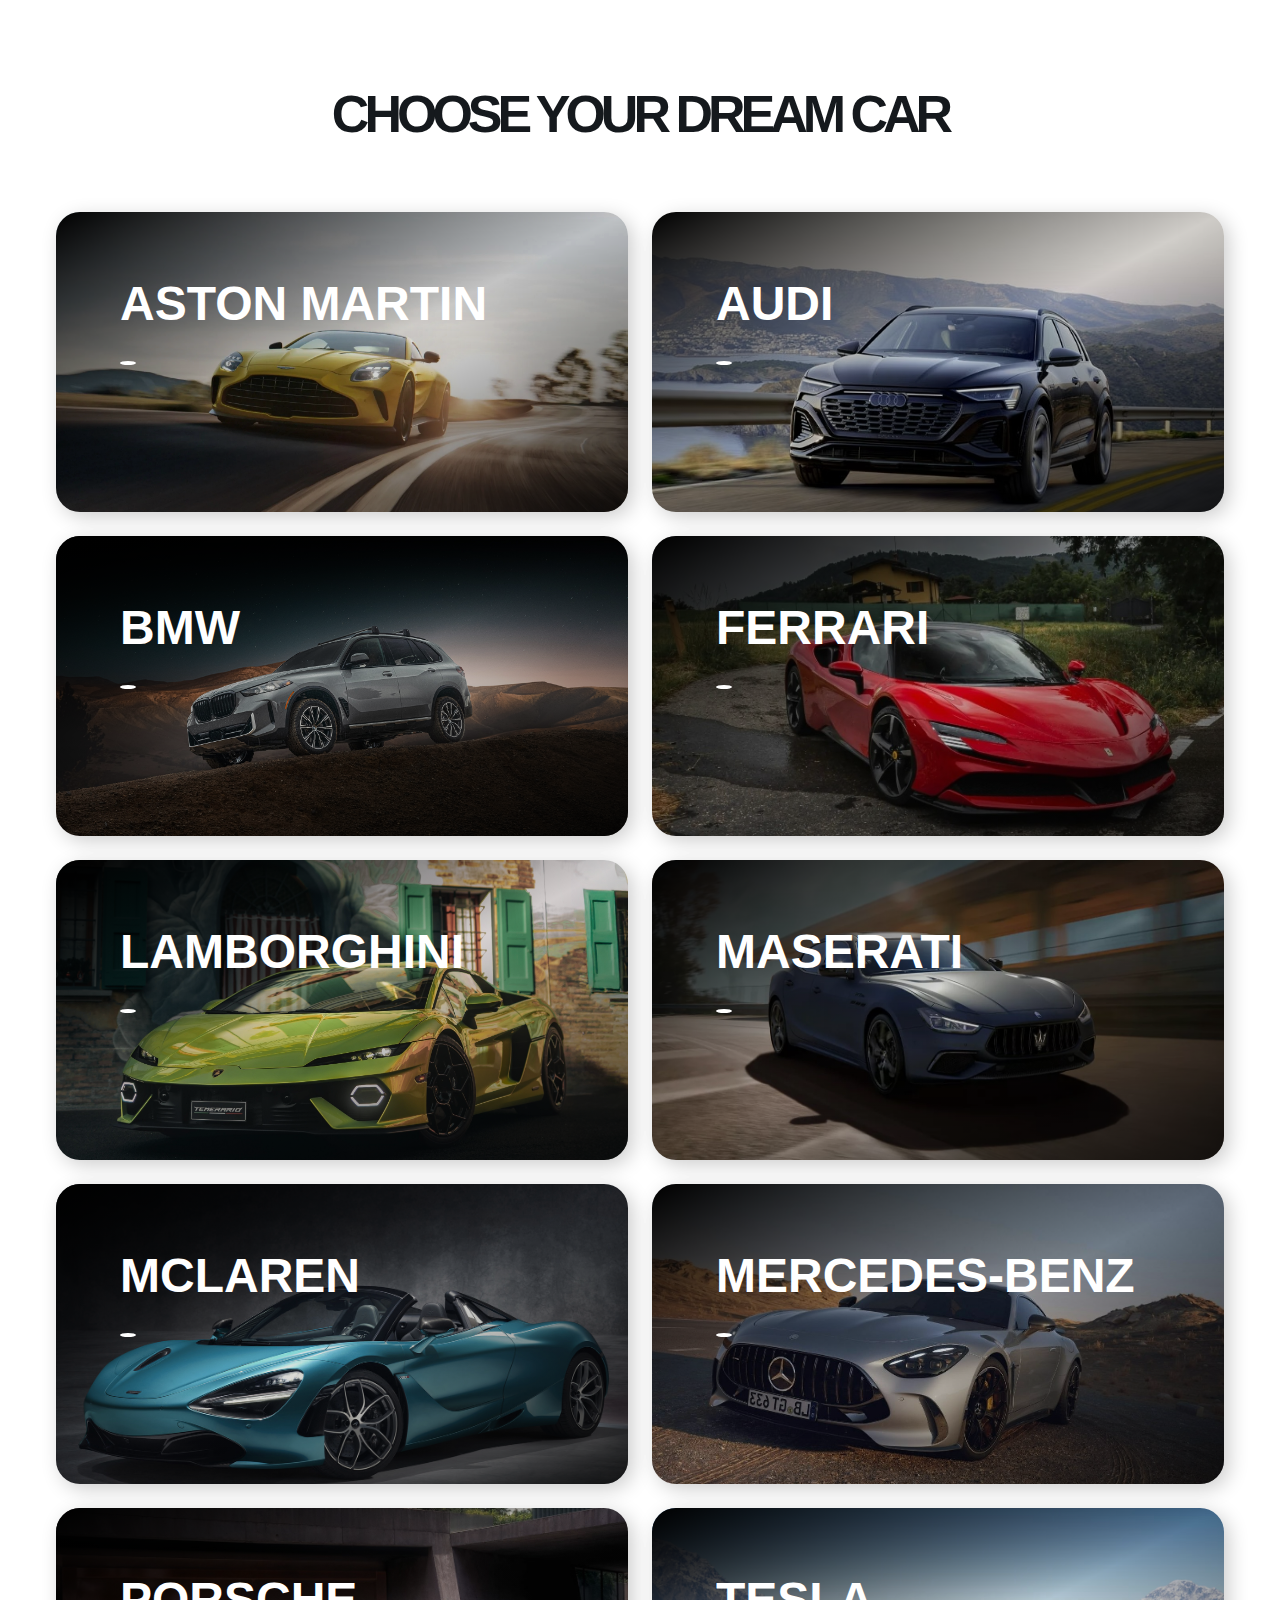
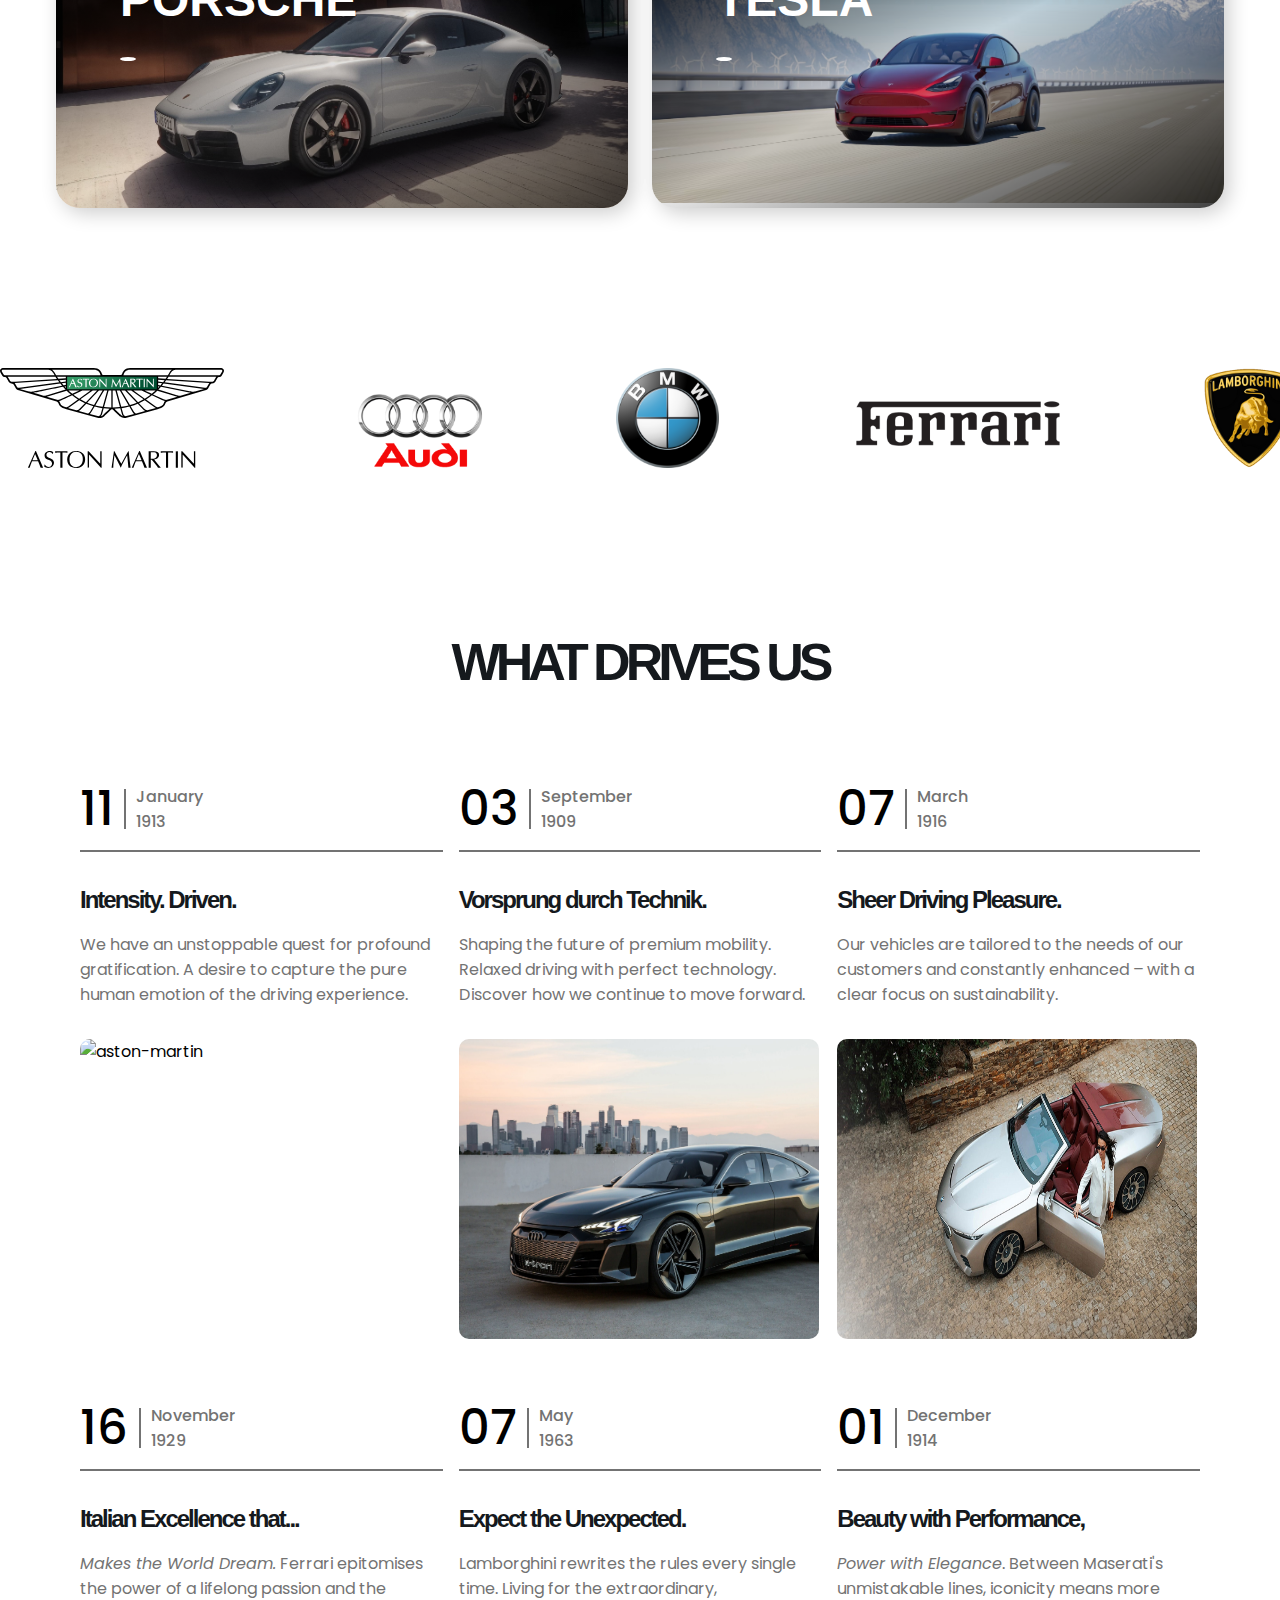
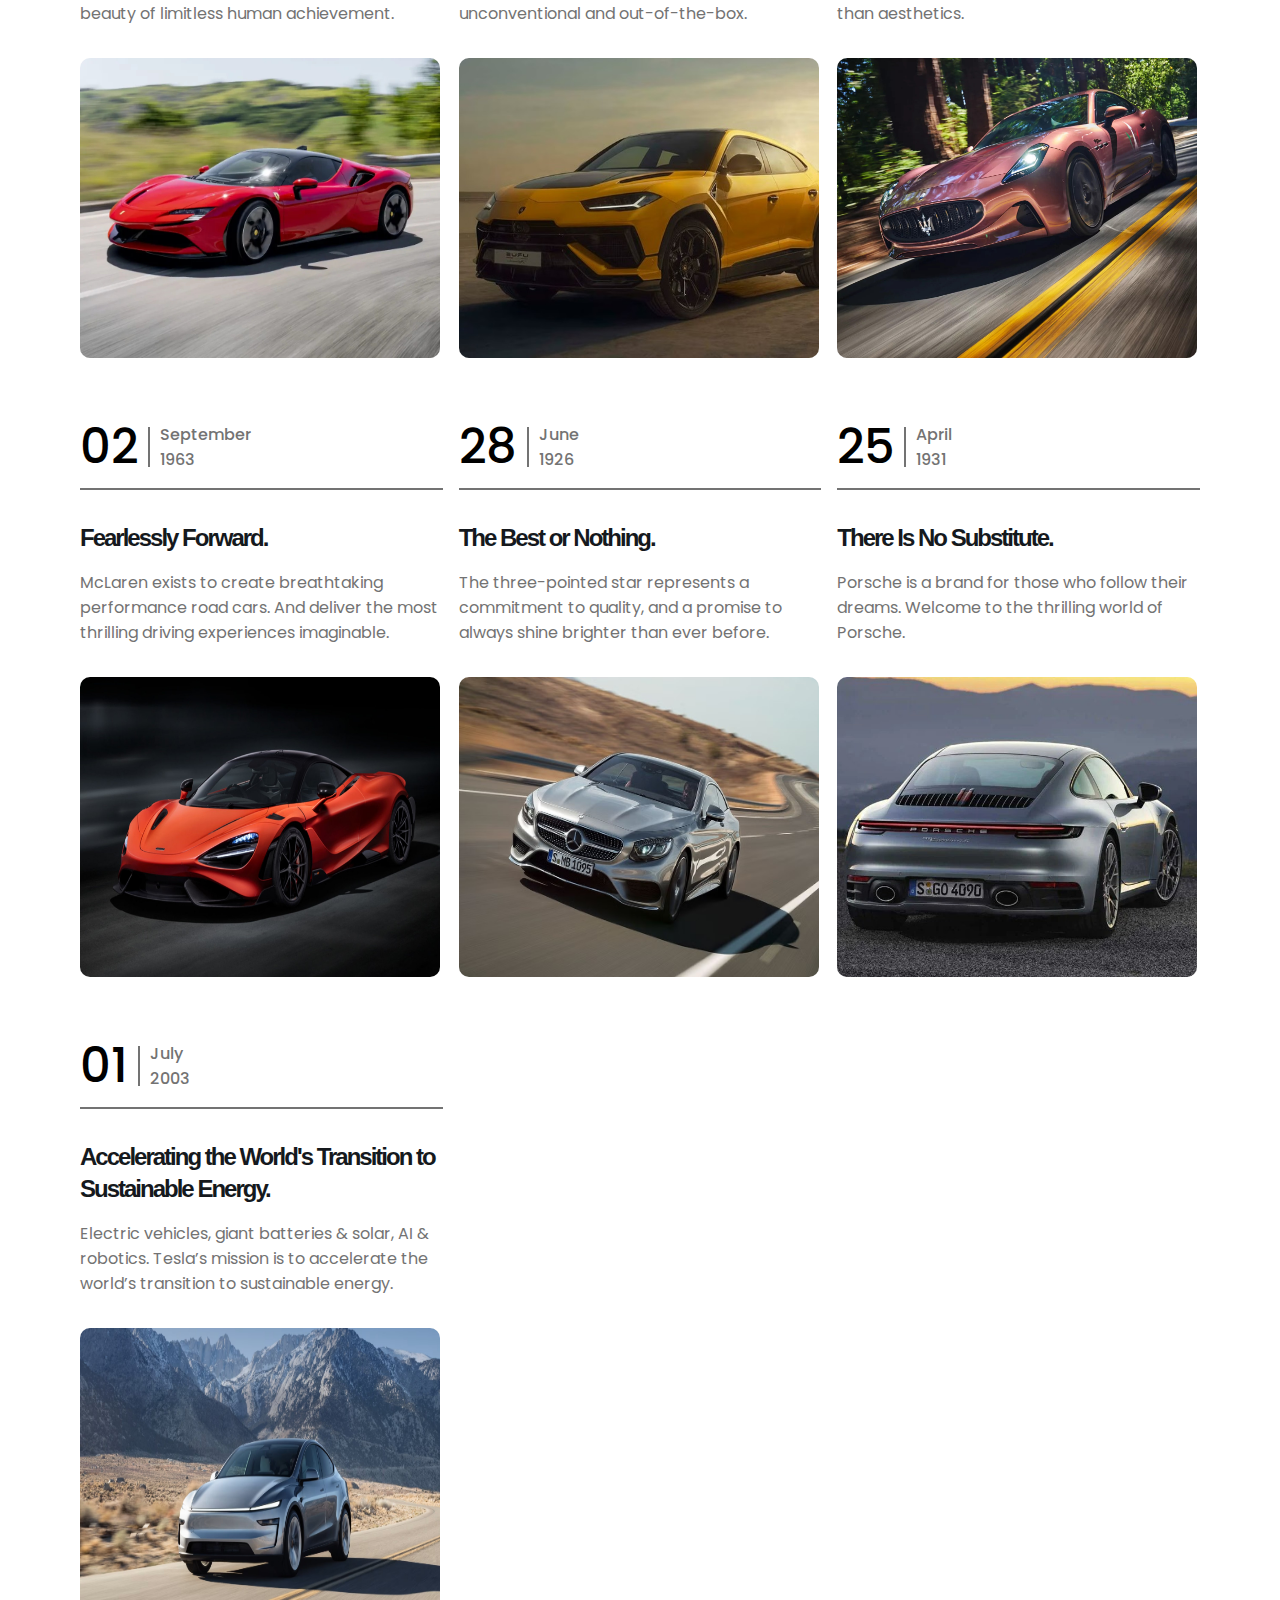
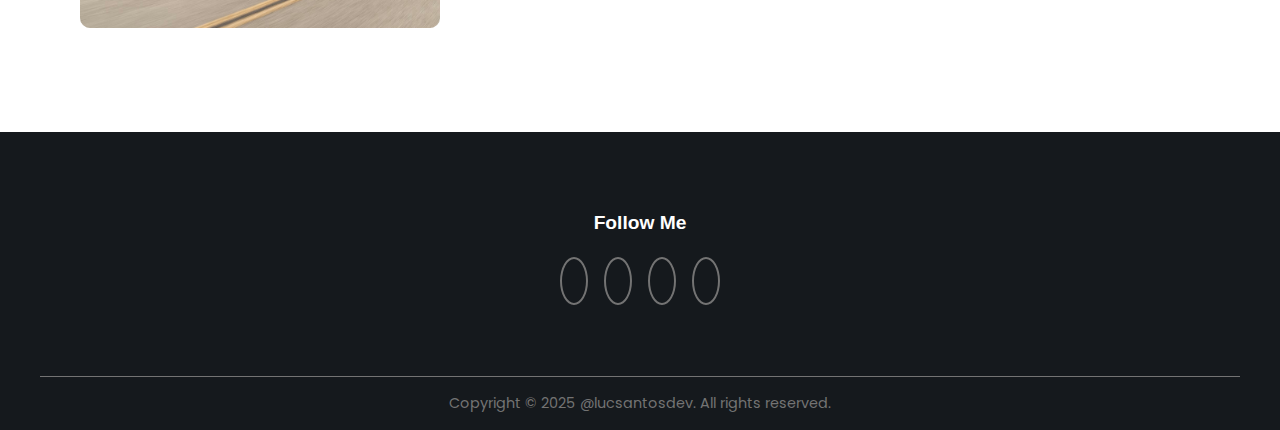
==== commit c2cafa1b: "motto and text brands added" ====
--- a/index.html
+++ b/index.html
@@ -122,8 +122,8 @@
                         <p>1913</p>
                     </div>
                 </div>
-                <h4>Motto Brand</h4>
-                <p>Lorem ipsum dolor sit amet consectetur adipisicing elit. Deleniti laboriosam eligendi est blanditiis delectus laudantium.</p>
+                <h4>Intensity. Driven.</h4>
+                <p>We have an unstoppable quest for profound gratification. A desire to capture the pure human emotion of the driving experience.</p>
                 <img src="assets/img/aston-martin/link.jpg" alt="aston-martin">
             </div>
             <!-- BRAND LINK - AUDI -->
@@ -135,8 +135,8 @@
                         <p>1909</p>
                     </div>
                 </div>
-                <h4>Motto Brand</h4>
-                <p>Lorem ipsum dolor sit amet consectetur adipisicing elit. Deleniti laboriosam eligendi est blanditiis delectus laudantium.</p>
+                <h4>Vorsprung durch Technik.</h4>
+                <p>Shaping the future of premium mobility. Relaxed driving with perfect technology. Discover how we continue to move forward.</p>
                 <img src="assets/img/audi/link.jpg" alt="audi">
             </div>
             <!-- BRAND LINK - BMW -->
@@ -148,8 +148,8 @@
                         <p>1916</p>
                     </div>
                 </div>
-                <h4>Motto Brand</h4>
-                <p>Lorem ipsum dolor sit amet consectetur adipisicing elit. Deleniti laboriosam eligendi est blanditiis delectus laudantium.</p>
+                <h4>Sheer Driving Pleasure.</h4>
+                <p>Our vehicles are tailored to the needs of our customers and constantly enhanced – with a clear focus on sustainability.</p>
                 <img src="assets/img/bmw/link.jpg" alt="bmw">
             </div>
             <!-- BRAND LINK - FERRARI -->
@@ -161,8 +161,8 @@
                         <p>1929</p>
                     </div>
                 </div>
-                <h4>Motto Brand</h4>
-                <p>Lorem ipsum dolor sit amet consectetur adipisicing elit. Deleniti laboriosam eligendi est blanditiis delectus laudantium.</p>
+                <h4>Italian Excellence that...</h4>
+                <p><i>Makes the World Dream.</i> Ferrari epitomises the power of a lifelong passion and the beauty of limitless human achievement.</p>
                 <img src="assets/img/ferrari/link.jpg" alt="ferrari">
             </div>
             <!-- BRAND LINK - LAMBORGHINI -->
@@ -174,8 +174,8 @@
                         <p>1963</p>
                     </div>
                 </div>
-                <h4>Motto Brand</h4>
-                <p>Lorem ipsum dolor sit amet consectetur adipisicing elit. Deleniti laboriosam eligendi est blanditiis delectus laudantium.</p>
+                <h4>Expect the Unexpected.</h4>
+                <p>Lamborghini rewrites the rules every single time. Living for the extraordinary, unconventional and out-of-the-box.</p>
                 <img src="assets/img/lamborghini/link.jpg" alt="lamborghini">
             </div>
             <!-- BRAND LINK - MASERATI -->
@@ -187,8 +187,8 @@
                         <p>1914</p>
                     </div>
                 </div>
-                <h4>Motto Brand</h4>
-                <p>Lorem ipsum dolor sit amet consectetur adipisicing elit. Deleniti laboriosam eligendi est blanditiis delectus laudantium.</p>
+                <h4>Beauty with Performance,</h4>
+                <p><i>Power with Elegance</i>. Between Maserati's unmistakable lines, iconicity means more than aesthetics.</p>
                 <img src="assets/img/maserati/link.jpg" alt="maserati">
             </div>
             <!-- BRAND LINK - MCLAREN -->
@@ -200,8 +200,8 @@
                         <p>1963</p>
                     </div>
                 </div>
-                <h4>Motto Brand</h4>
-                <p>Lorem ipsum dolor sit amet consectetur adipisicing elit. Deleniti laboriosam eligendi est blanditiis delectus laudantium.</p>
+                <h4>Fearlessly Forward.</h4>
+                <p>McLaren exists to create breathtaking performance road cars. And deliver the most thrilling driving experiences imaginable.</p>
                 <img src="assets/img/mclaren/link.jpeg" alt="mclaren">
             </div>
             <!-- BRAND LINK - MERCEDES-BENZ -->
@@ -213,8 +213,8 @@
                         <p>1926</p>
                     </div>
                 </div>
-                <h4>Motto Brand</h4>
-                <p>Lorem ipsum dolor sit amet consectetur adipisicing elit. Deleniti laboriosam eligendi est blanditiis delectus laudantium.</p>
+                <h4>The Best or Nothing.</h4>
+                <p>The three-pointed star represents a commitment to quality, and a promise to always shine brighter than ever before.</p>
                 <img src="assets/img/mercedes-benz/link.jpg" alt="mercedes-benz">
             </div>
             <!-- BRAND LINK - PORSCHE -->
@@ -226,8 +226,8 @@
                         <p>1931</p>
                     </div>
                 </div>
-                <h4>Motto Brand</h4>
-                <p>Lorem ipsum dolor sit amet consectetur adipisicing elit. Deleniti laboriosam eligendi est blanditiis delectus laudantium.</p>
+                <h4>There Is No Substitute.</h4>
+                <p>Porsche is a brand for those who follow their dreams. Welcome to the thrilling world of Porsche.</p>
                 <img src="assets/img/porsche/link.jpg" alt="porsche">
             </div>
             <!-- BRAND LINK - TESLA -->
@@ -239,8 +239,8 @@
                         <p>2003</p>
                     </div>
                 </div>
-                <h4>Motto Brand</h4>
-                <p>Lorem ipsum dolor sit amet consectetur adipisicing elit. Deleniti laboriosam eligendi est blanditiis delectus laudantium.</p>
+                <h4>Accelerating the World's Transition to Sustainable Energy.</h4>
+                <p>Electric vehicles, giant batteries & solar, AI & robotics. Tesla’s mission is to accelerate the world’s transition to sustainable energy.</p>
                 <img src="assets/img/tesla/link.jpg" alt="tesla">
             </div>
         </div>
@@ -252,22 +252,22 @@
             <h4>Follow Me</h4>  
             <ul class="footer__socials">
               <li>
-                <a href="#" target="_blank"><i class="ri-linkedin-fill"></i></a>
-              </li>
-              <li>
-                <a href="#" target="_blank"><i class="ri-github-fill"></i></a>
-              </li>
-              <li>
-                <a href="#" target="_blank"><i class="ri-mail-fill"></i></a>
-              </li>
-              <li>
-                <a href="#" target="_blank"><i class="ri-whatsapp-fill"></i></a>
+                <a href="https://www.linkedin.com/in/lucsantosdev/" target="_blank"><i class="ri-linkedin-fill"></i></a>
+              </li>
+              <li>
+                <a href="https://github.com/lucsantosdev/" target="_blank"><i class="ri-github-fill"></i></a>
+              </li>
+              <li>
+                <a href="mailto:lucsantosdev@gmail.com" target="_blank"><i class="ri-mail-fill"></i></a>
+              </li>
+              <li>
+                <a href="https://wa.me/558199754919" target="_blank"><i class="ri-whatsapp-fill"></i></a>
               </li>
             </ul>
           </div>
         </div>
         <div class="footer__bar">
-          Copyright © 2025 <span>@lucsantosdev</span>. All rights reserved.
+          Copyright © 2025 <span><a href="https://github.com/lucsantosdev/luxury-cars-list" target="_blank">@lucsantosdev</a></span>. All rights reserved.
         </div>
     </footer>
 </body>
--- a/assets/css/style.css
+++ b/assets/css/style.css
@@ -60,6 +60,7 @@
     position: relative;
     isolation: isolate;
     max-width: 600px;
+    max-height: 300px;
     margin-inline: auto;
     border-radius: 1.5rem;
     overflow: hidden;
@@ -160,6 +161,15 @@
     margin-bottom: 2rem;
     color: var(--text-light);
 }
+.link__card img {
+    width: 360px;
+    height: 300px;
+    transition: 0.3s;
+    border-radius: 10px;
+}
+.link__card img:hover {
+    transform: scale(1.05);
+}
 /* FOOTER STYLES */
 footer {
     background-color: var(--text-dark);
@@ -198,6 +208,14 @@
     font-size: 0.9rem;
     color: var(--text-light);
     text-align: center;
+}
+.footer__bar span a {
+    text-decoration: none;
+    color: var(--text-light);
+}
+.footer__bar span a:hover {
+    color: var(--primary-color);
+    transition: .3s;
 }
 /* RESPONSIVE DESIGN */
 @media (width > 540px) {
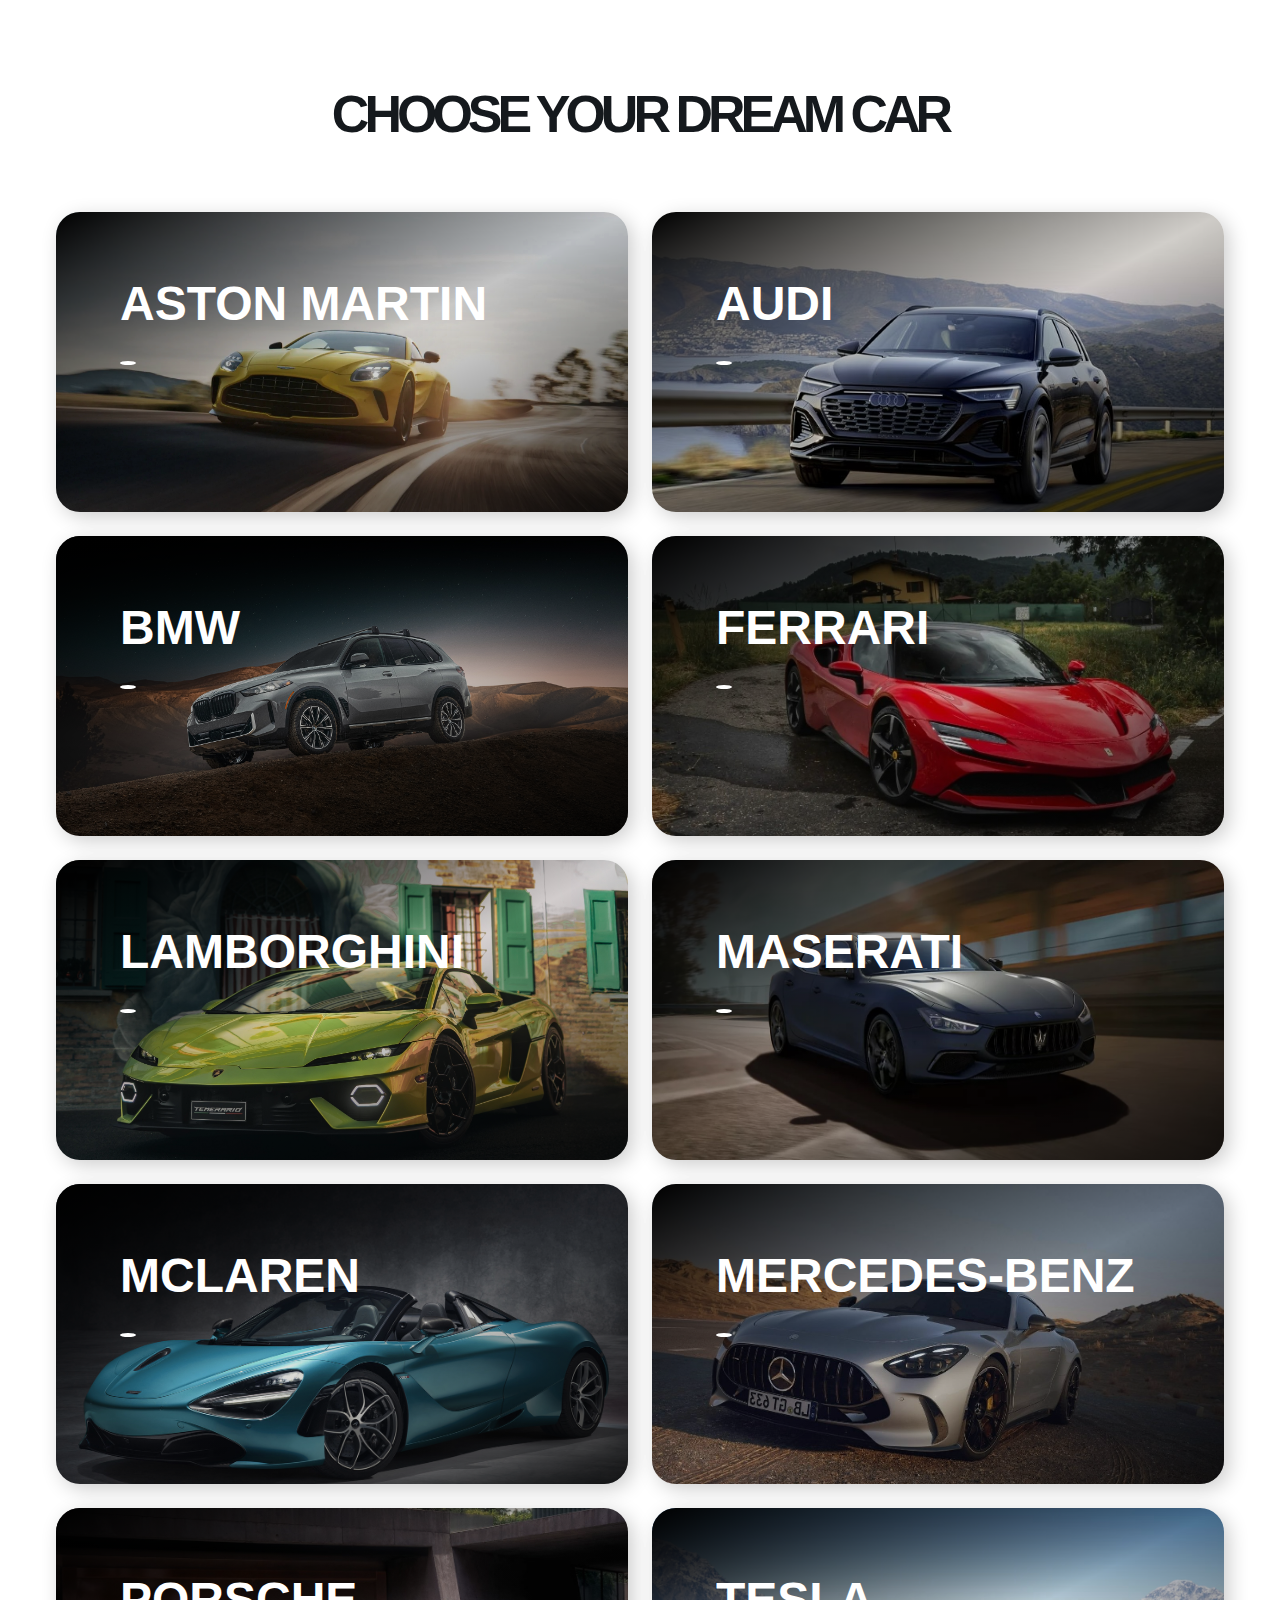
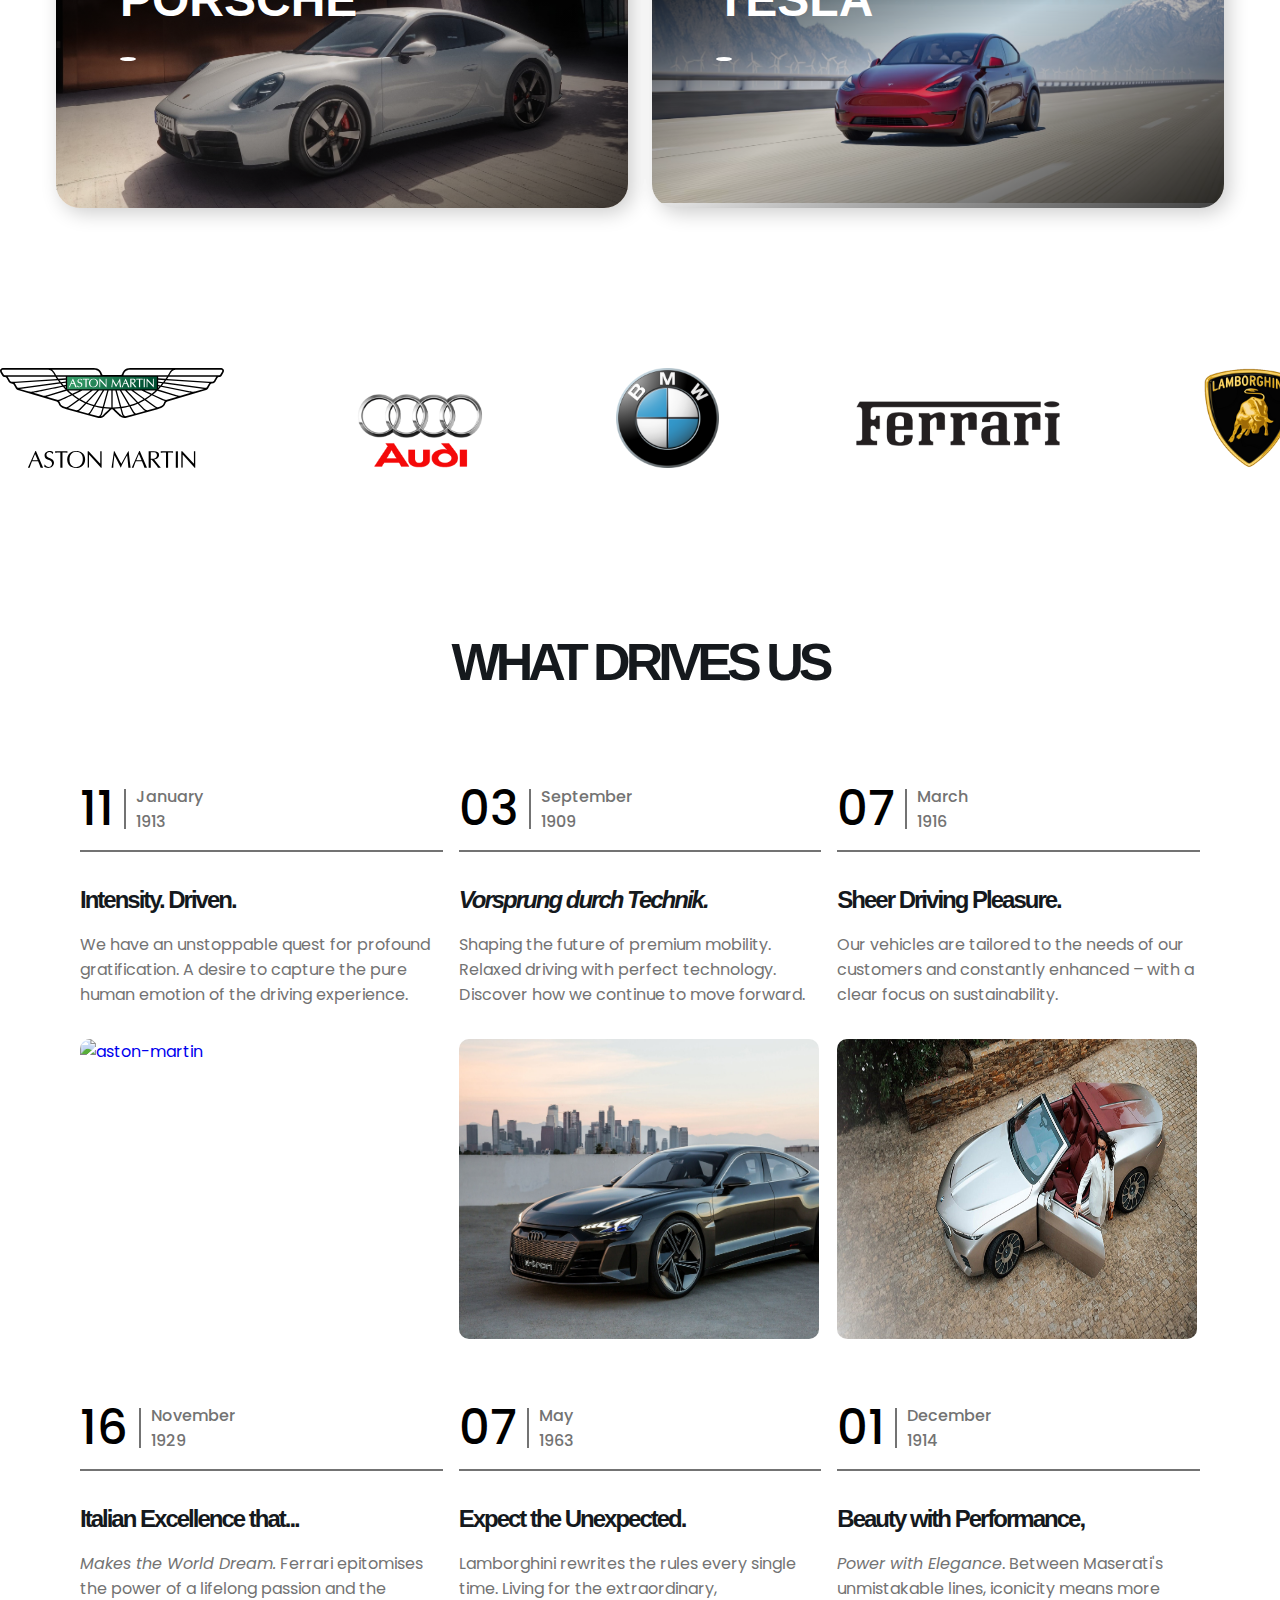
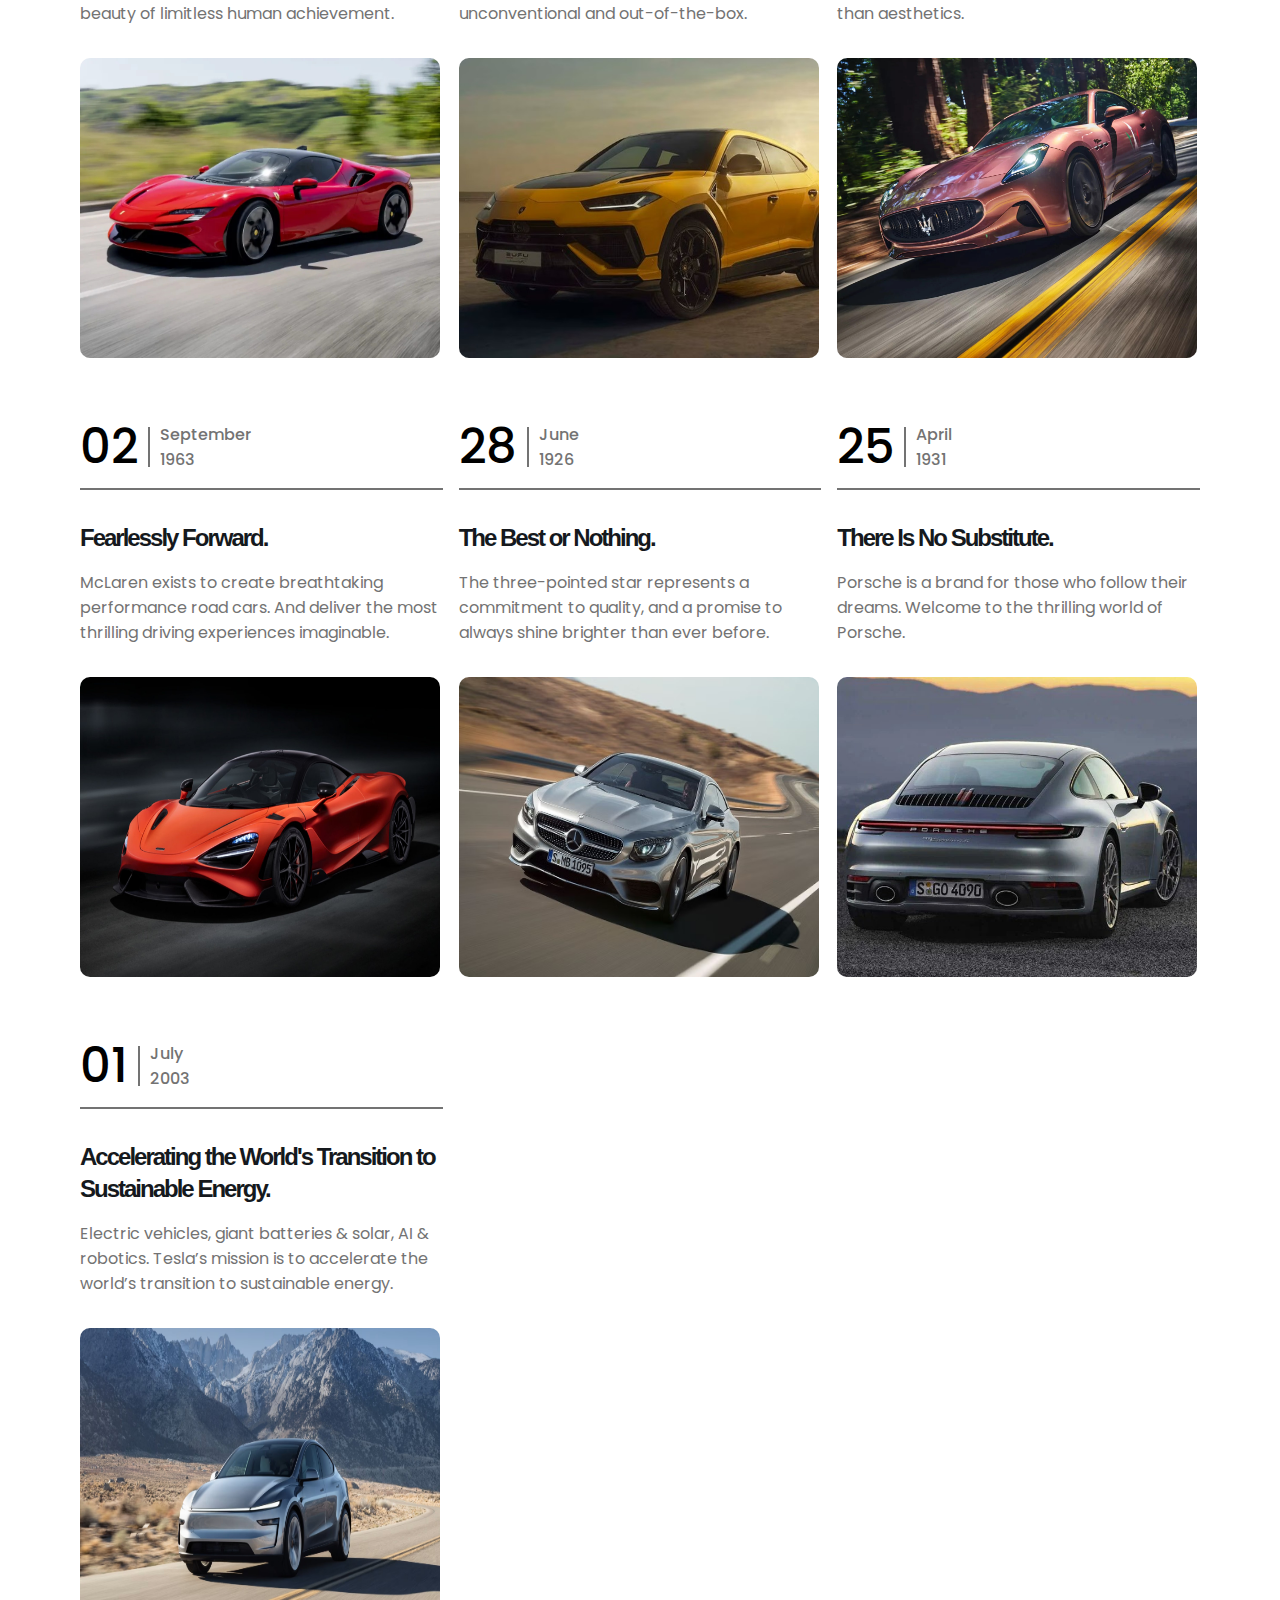
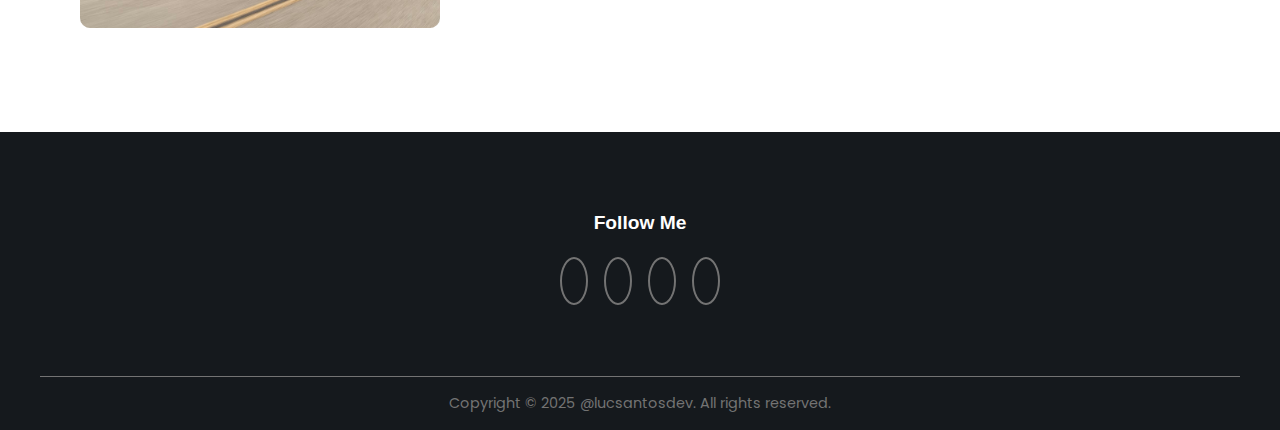
==== commit 045e6137: "favicon and official cars website links added" ====
--- a/index.html
+++ b/index.html
@@ -3,7 +3,8 @@
 <head>
     <meta charset="UTF-8">
     <meta name="viewport" content="width=device-width, initial-scale=1.0">
-    <title>Luxury Cars List</title>
+    <title>Luxury Cars List | By @lucsantosdev</title>
+    <link rel="icon" type="image/x-icon" href="/assets/img/favicon.png"> <!-- Luxury icons created by Nsit - Flaticon (https://www.flaticon.com/free-icons/luxury) -->
     <link href="https://cdn.jsdelivr.net/npm/remixicon@4.5.0/fonts/remixicon.css" rel="stylesheet" />
     <link rel="stylesheet" href="/assets/css/style.css">
 </head>
@@ -124,7 +125,7 @@
                 </div>
                 <h4>Intensity. Driven.</h4>
                 <p>We have an unstoppable quest for profound gratification. A desire to capture the pure human emotion of the driving experience.</p>
-                <img src="assets/img/aston-martin/link.jpg" alt="aston-martin">
+                <a href="https://www.astonmartin.com/en" target="_blank"><img src="assets/img/aston-martin/link.jpg" alt="aston-martin"></a>
             </div>
             <!-- BRAND LINK - AUDI -->
             <div class="link__card">
@@ -135,9 +136,9 @@
                         <p>1909</p>
                     </div>
                 </div>
-                <h4>Vorsprung durch Technik.</h4>
+                <i><h4>Vorsprung durch Technik.</h4></i>
                 <p>Shaping the future of premium mobility. Relaxed driving with perfect technology. Discover how we continue to move forward.</p>
-                <img src="assets/img/audi/link.jpg" alt="audi">
+                <a href="https://www.audiusa.com/en/" target="_blank"><img src="assets/img/audi/link.jpg" alt="audi"></a>
             </div>
             <!-- BRAND LINK - BMW -->
             <div class="link__card">
@@ -150,7 +151,7 @@
                 </div>
                 <h4>Sheer Driving Pleasure.</h4>
                 <p>Our vehicles are tailored to the needs of our customers and constantly enhanced – with a clear focus on sustainability.</p>
-                <img src="assets/img/bmw/link.jpg" alt="bmw">
+                <a href="https://www.bmw.com/en/index.html" target="_blank"><img src="assets/img/bmw/link.jpg" alt="bmw"></a>
             </div>
             <!-- BRAND LINK - FERRARI -->
             <div class="link__card">
@@ -163,7 +164,7 @@
                 </div>
                 <h4>Italian Excellence that...</h4>
                 <p><i>Makes the World Dream.</i> Ferrari epitomises the power of a lifelong passion and the beauty of limitless human achievement.</p>
-                <img src="assets/img/ferrari/link.jpg" alt="ferrari">
+                <a href="https://www.ferrari.com/en-US" target="_blank"><img src="assets/img/ferrari/link.jpg" alt="ferrari"></a>
             </div>
             <!-- BRAND LINK - LAMBORGHINI -->
             <div class="link__card">
@@ -176,7 +177,7 @@
                 </div>
                 <h4>Expect the Unexpected.</h4>
                 <p>Lamborghini rewrites the rules every single time. Living for the extraordinary, unconventional and out-of-the-box.</p>
-                <img src="assets/img/lamborghini/link.jpg" alt="lamborghini">
+                <a href="https://www.lamborghini.com/en-en" target="_blank"><img src="assets/img/lamborghini/link.jpg" alt="lamborghini"></a>
             </div>
             <!-- BRAND LINK - MASERATI -->
             <div class="link__card">
@@ -189,7 +190,7 @@
                 </div>
                 <h4>Beauty with Performance,</h4>
                 <p><i>Power with Elegance</i>. Between Maserati's unmistakable lines, iconicity means more than aesthetics.</p>
-                <img src="assets/img/maserati/link.jpg" alt="maserati">
+                <a href="https://www.maserati.com/us/en" target="_blank"><img src="assets/img/maserati/link.jpg" alt="maserati"></a>
             </div>
             <!-- BRAND LINK - MCLAREN -->
             <div class="link__card">
@@ -202,7 +203,7 @@
                 </div>
                 <h4>Fearlessly Forward.</h4>
                 <p>McLaren exists to create breathtaking performance road cars. And deliver the most thrilling driving experiences imaginable.</p>
-                <img src="assets/img/mclaren/link.jpeg" alt="mclaren">
+                <a href="https://cars.mclaren.com/en" target="_blank"><img src="assets/img/mclaren/link.jpeg" alt="mclaren"></a>
             </div>
             <!-- BRAND LINK - MERCEDES-BENZ -->
             <div class="link__card">
@@ -215,7 +216,7 @@
                 </div>
                 <h4>The Best or Nothing.</h4>
                 <p>The three-pointed star represents a commitment to quality, and a promise to always shine brighter than ever before.</p>
-                <img src="assets/img/mercedes-benz/link.jpg" alt="mercedes-benz">
+                <a href="https://www.mbusa.com/en/home" target="_blank"><img src="assets/img/mercedes-benz/link.jpg" alt="mercedes-benz"></a>
             </div>
             <!-- BRAND LINK - PORSCHE -->
             <div class="link__card">
@@ -228,7 +229,7 @@
                 </div>
                 <h4>There Is No Substitute.</h4>
                 <p>Porsche is a brand for those who follow their dreams. Welcome to the thrilling world of Porsche.</p>
-                <img src="assets/img/porsche/link.jpg" alt="porsche">
+                <a href="https://www.porsche.com/countries/" target="_blank"><img src="assets/img/porsche/link.jpg" alt="porsche"></a>
             </div>
             <!-- BRAND LINK - TESLA -->
             <div class="link__card">
@@ -241,7 +242,7 @@
                 </div>
                 <h4>Accelerating the World's Transition to Sustainable Energy.</h4>
                 <p>Electric vehicles, giant batteries & solar, AI & robotics. Tesla’s mission is to accelerate the world’s transition to sustainable energy.</p>
-                <img src="assets/img/tesla/link.jpg" alt="tesla">
+                <a href="https://www.tesla.com/" target="_blank"><img src="assets/img/tesla/link.jpg" alt="tesla"></a>
             </div>
         </div>
     </section>
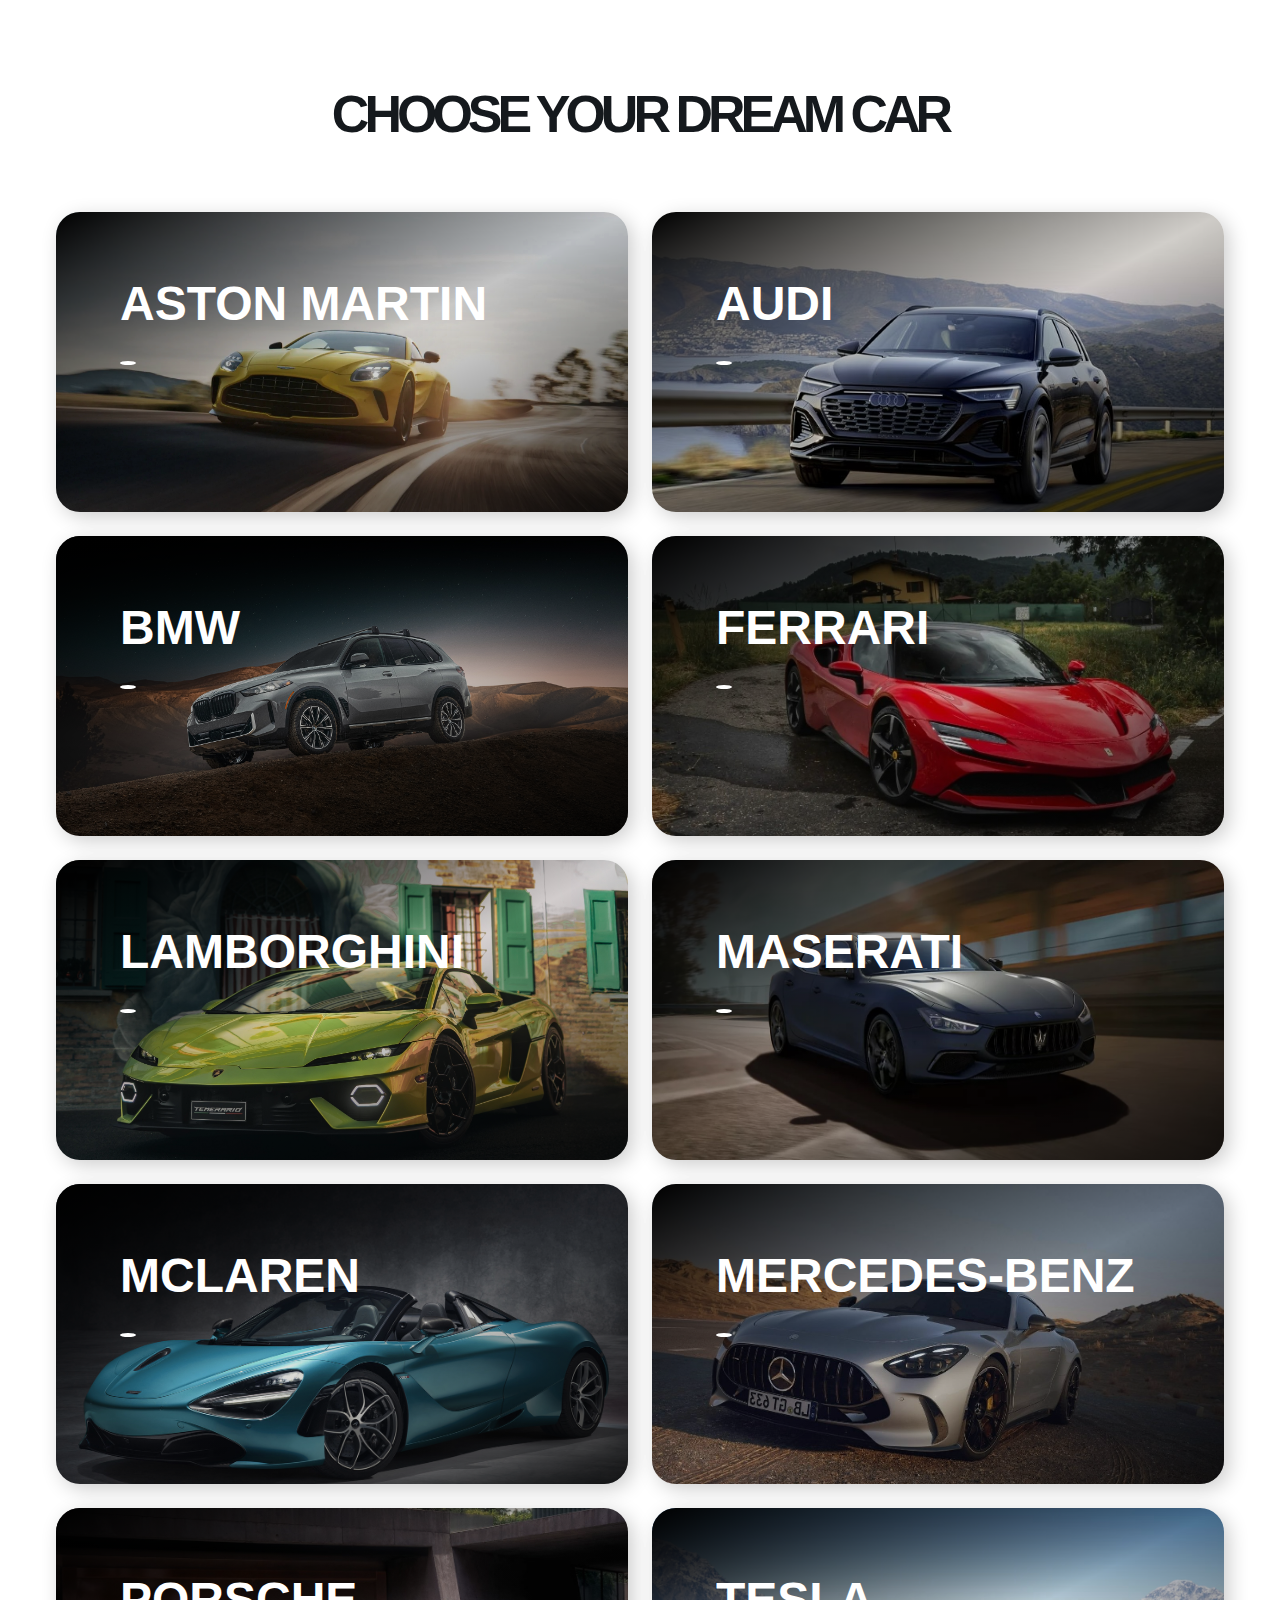
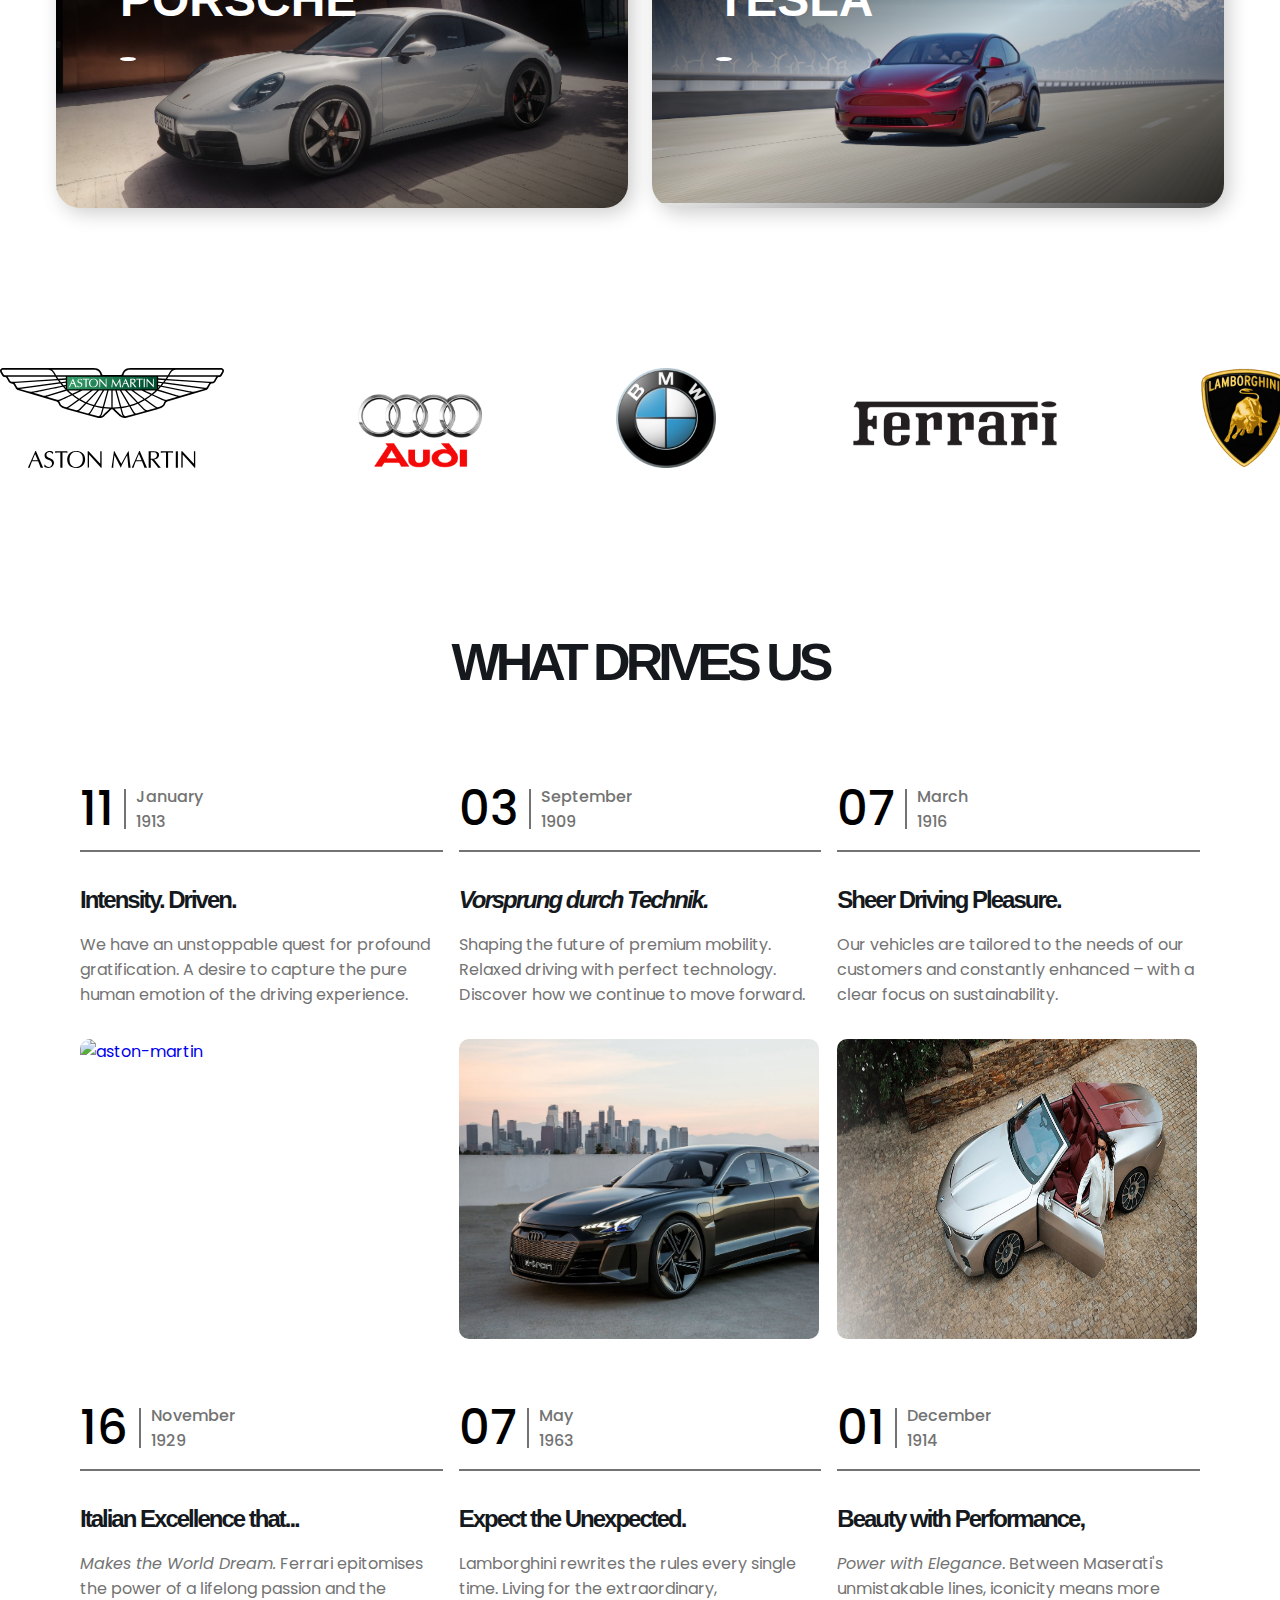
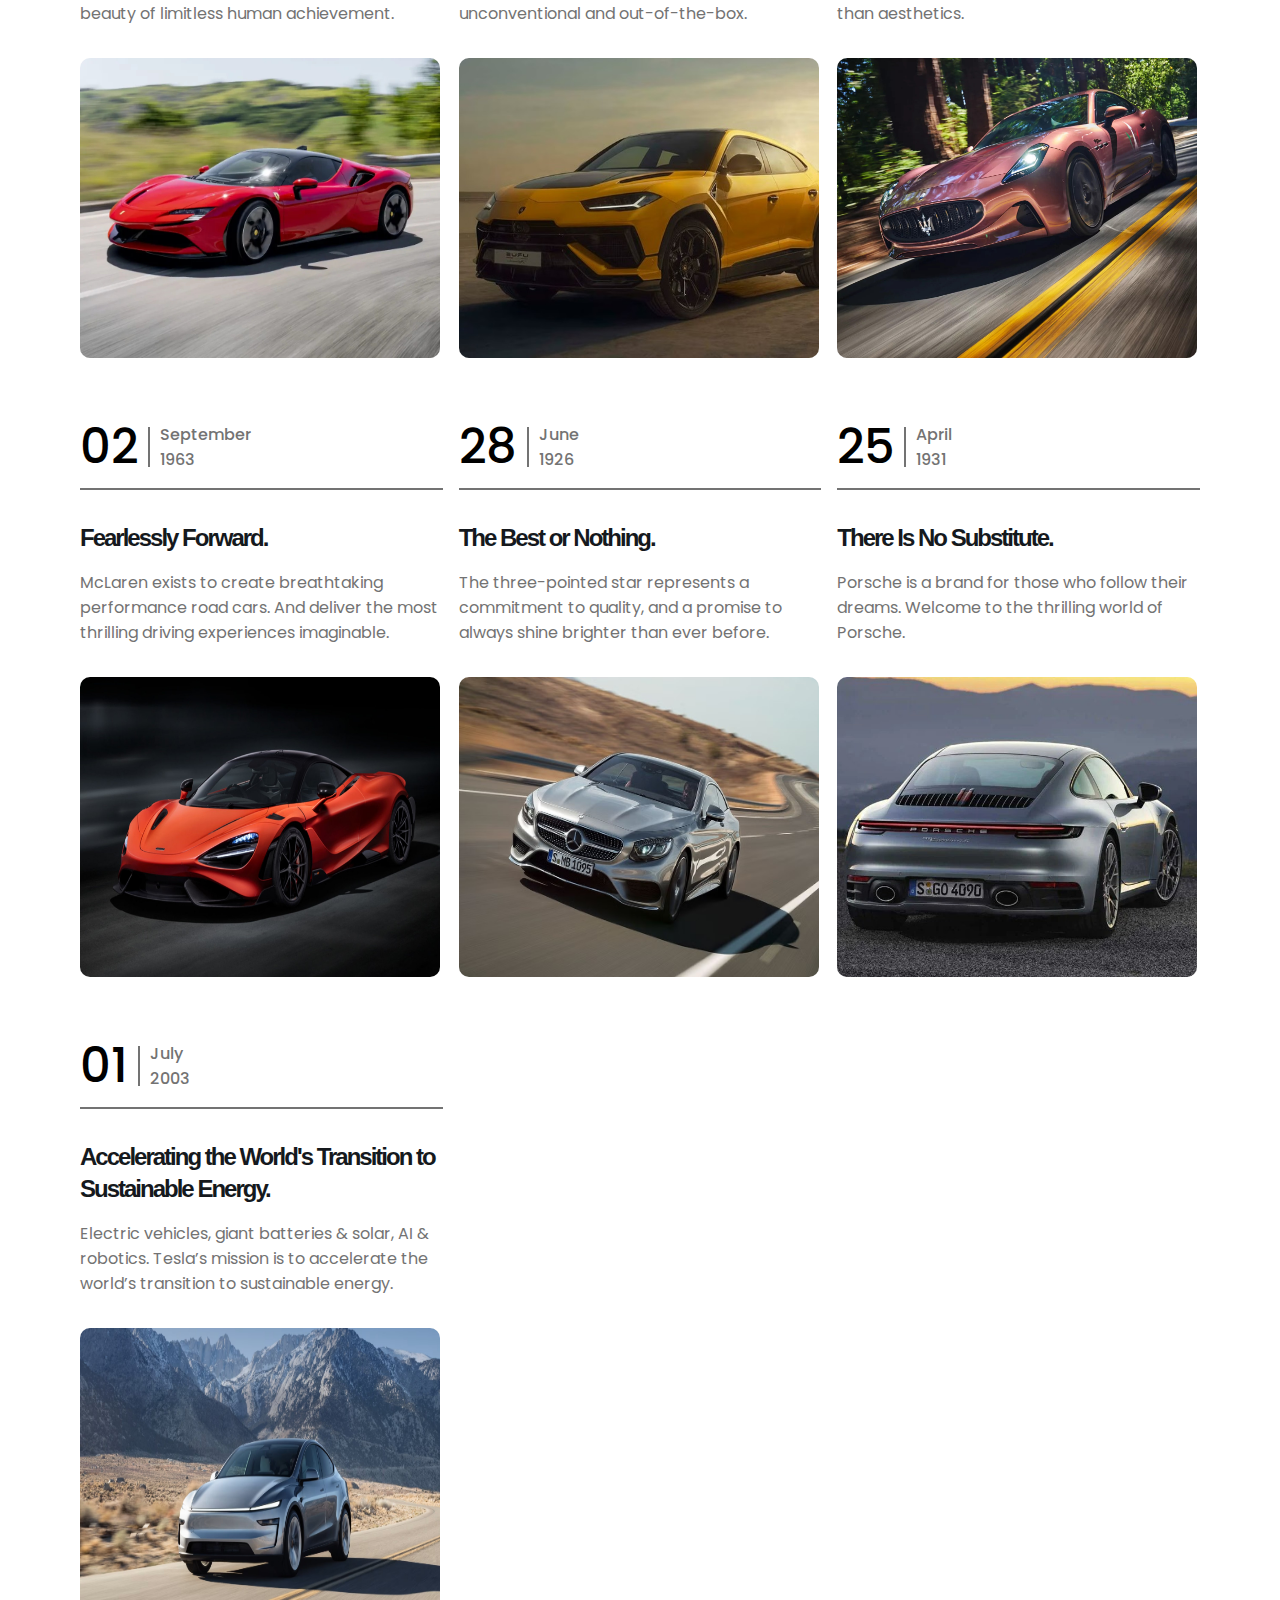
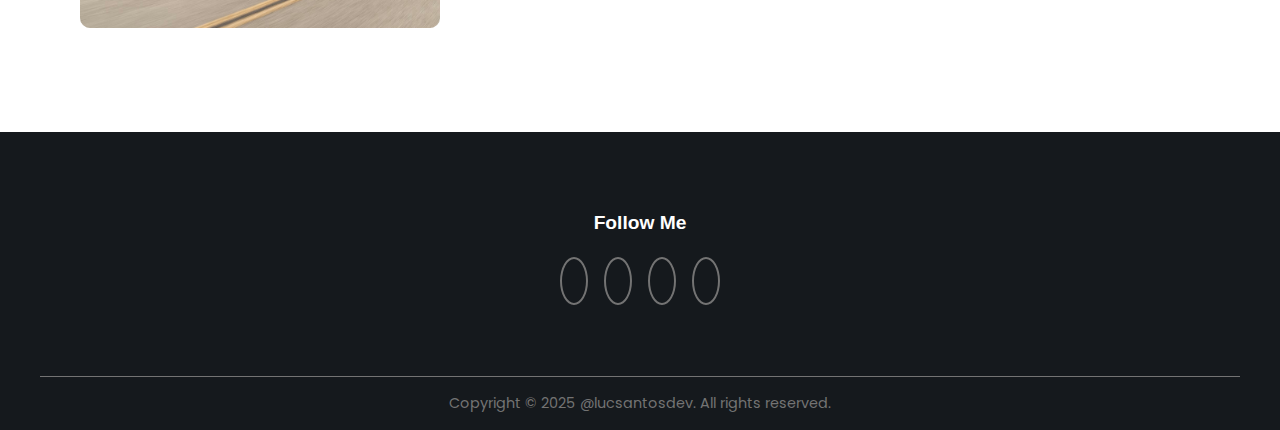
==== commit b041544c: "line separator configuration" ====
--- a/index.html
+++ b/index.html
@@ -104,8 +104,8 @@
             <img src="assets/img/ferrari/logo.png" alt="ferrari-logo">
             <img src="assets/img/lamborghini/logo.png" alt="lamborghini-logo">
             <img src="assets/img/maserati/logo.png" alt="maserati-logo">
-            <img src="assets/img/mclaren/logo.png" alt="mclaren-logo">
-            <img src="assets/img/mercedes/logo.png" alt="mercedes-logo">
+            <img src="assets/img/mclaren/logo.jpg" alt="mclaren-logo">
+            <img src="assets/img/mercedes-benz/logo.png" alt="mercedes-logo">
             <img src="assets/img/porsche/logo.png" alt="porsche-logo">
             <img src="assets/img/tesla/logo.png" alt="tesla-logo">
         </div>
@@ -271,5 +271,6 @@
           Copyright © 2025 <span><a href="https://github.com/lucsantosdev/luxury-cars-list" target="_blank">@lucsantosdev</a></span>. All rights reserved.
         </div>
     </footer>
+    <script src="assets/js/main.js"></script>
 </body>
 </html>--- a/assets/css/style.css
+++ b/assets/css/style.css
@@ -117,6 +117,11 @@
 .line__wrapper img {
     height: 100px;
 }
+@keyframes scroll {
+    to {
+        transform: translateX(calc(-50% - 4rem));
+    }
+}
 /* BRAND LINK STYLES */
 .link__container .section__title {
     max-width: 600px;
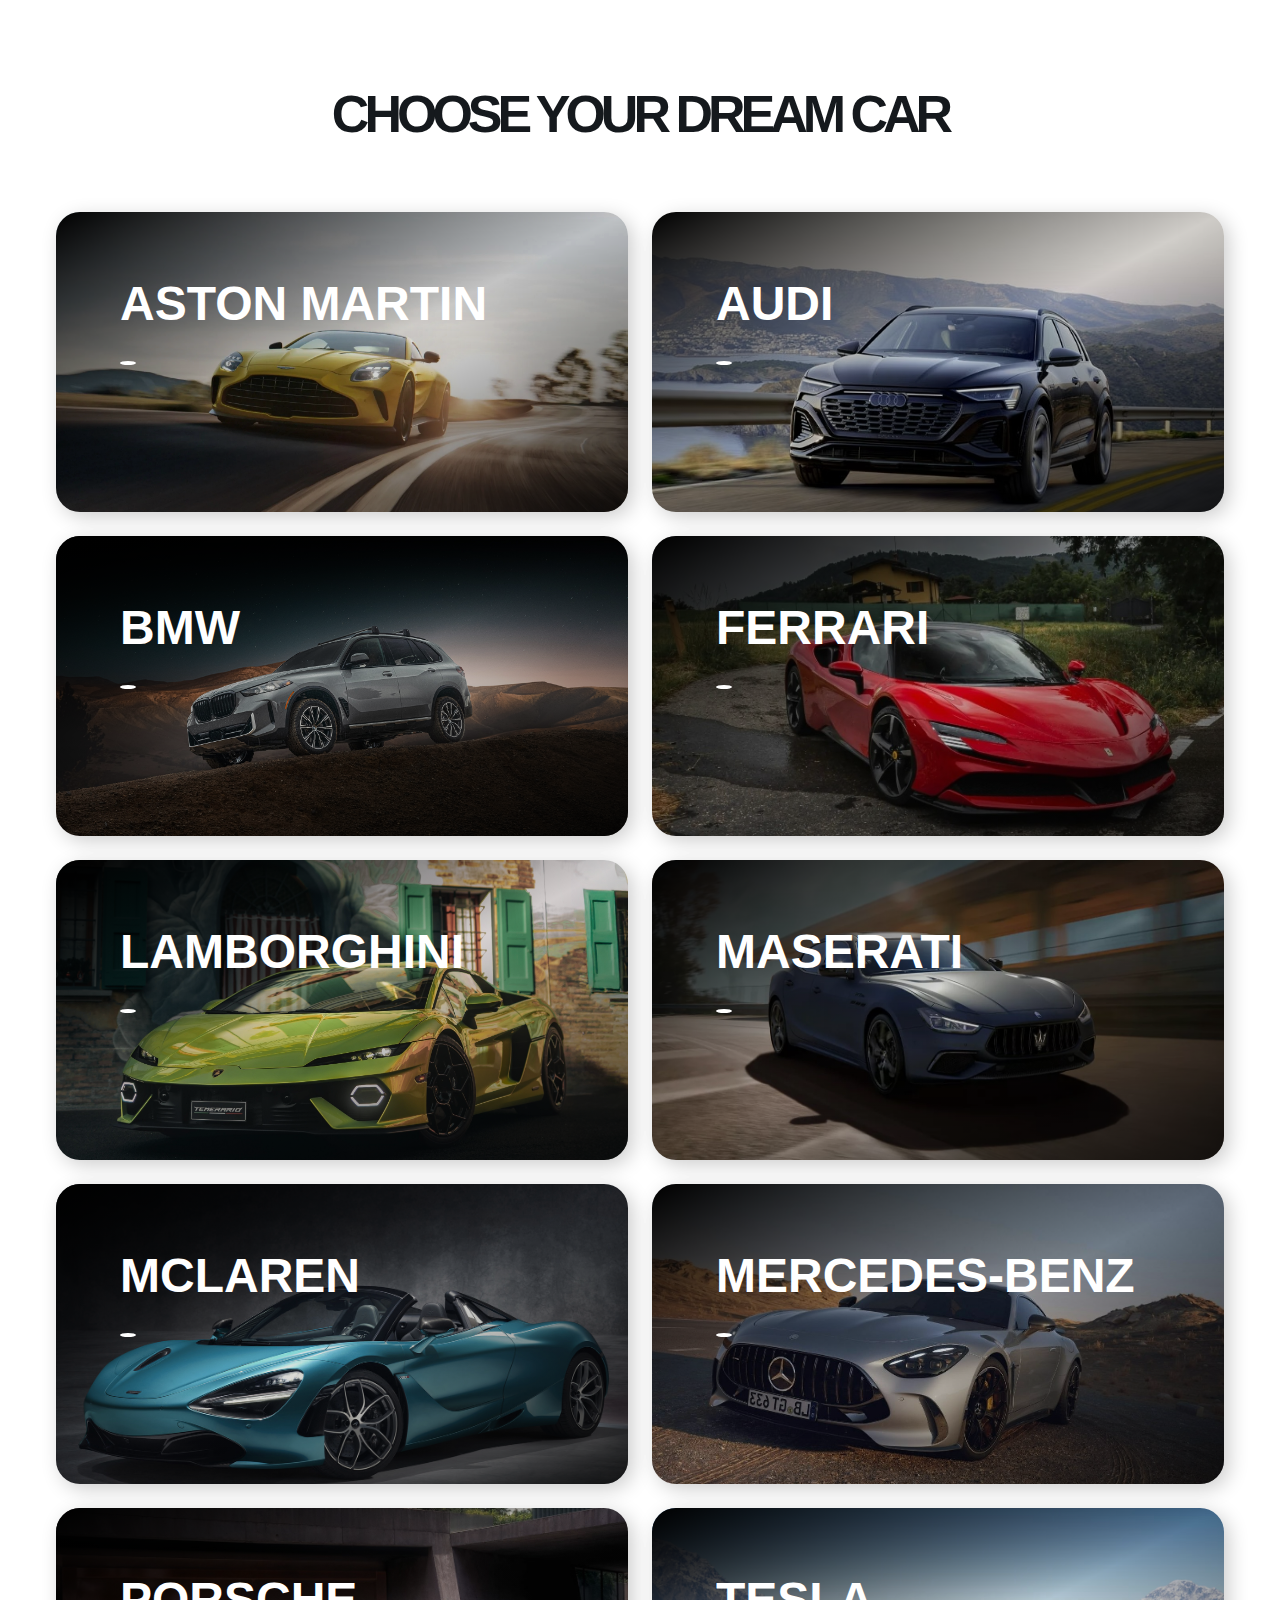
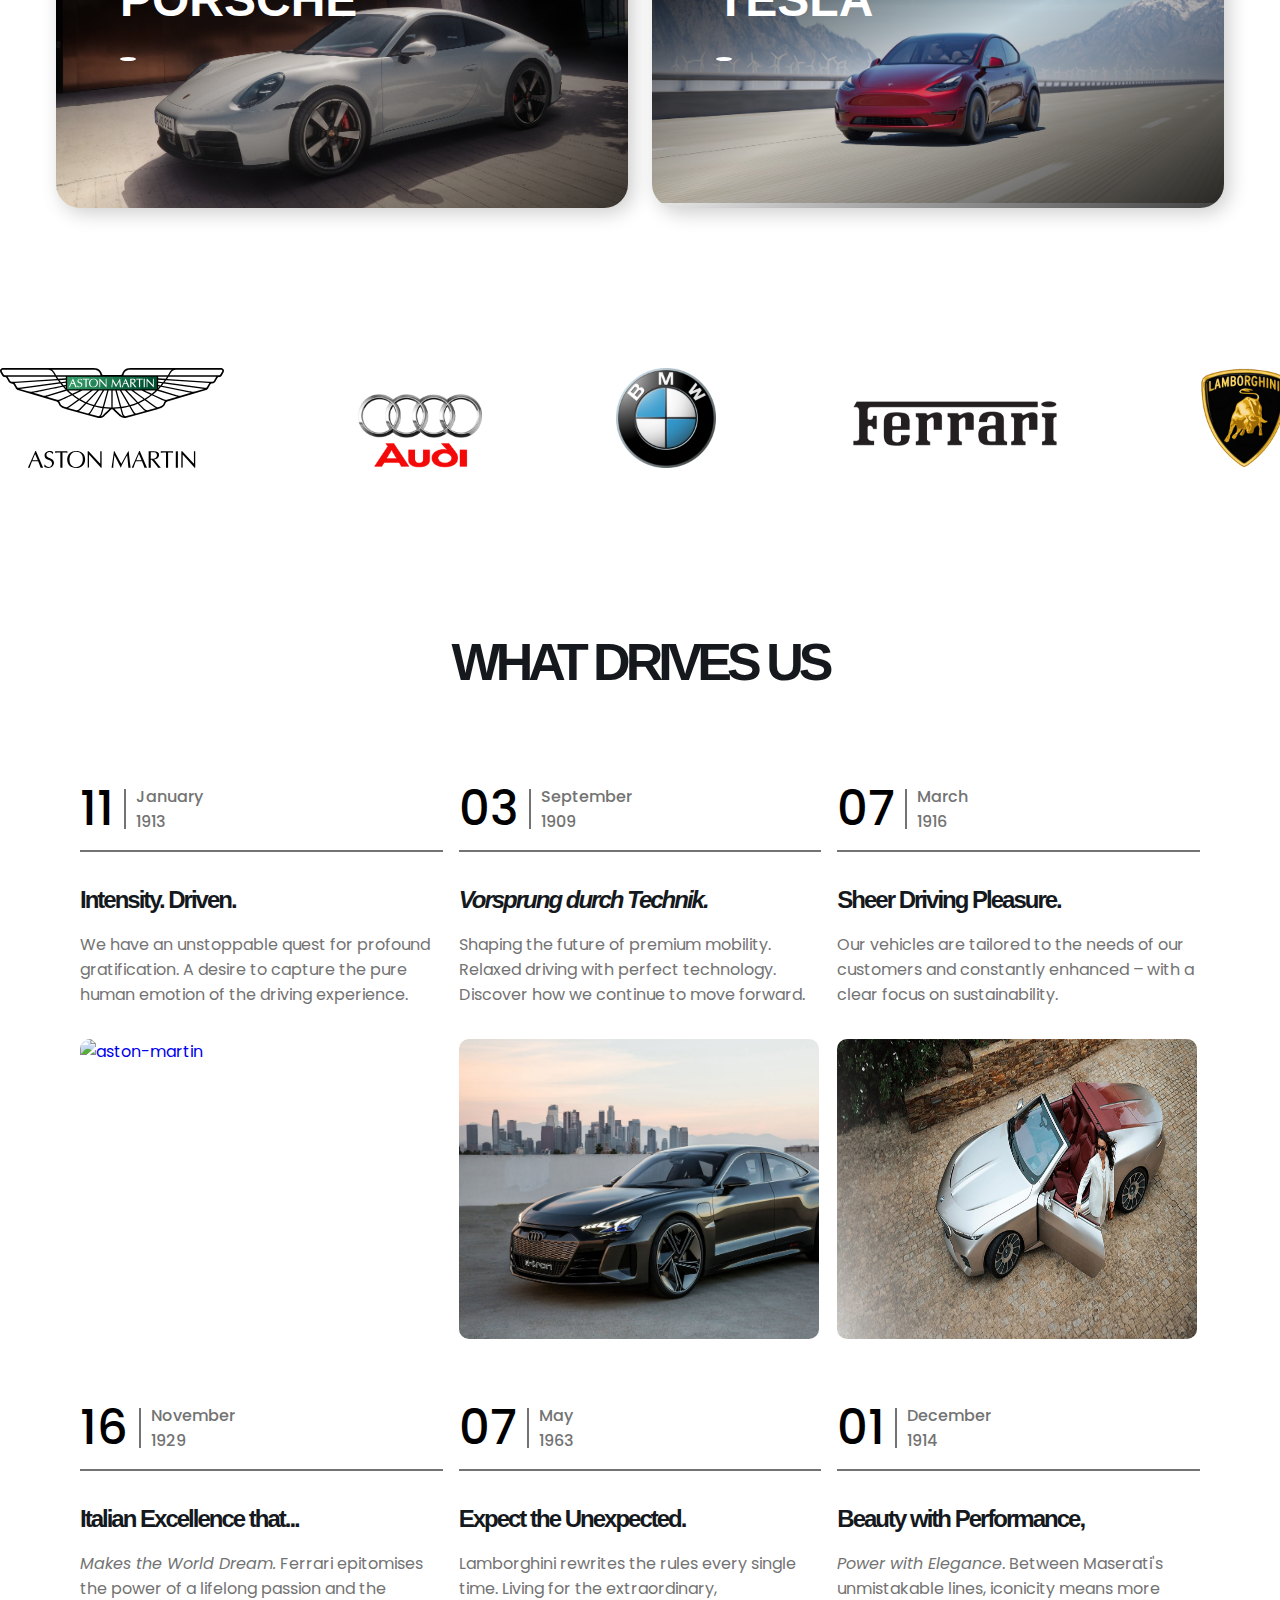
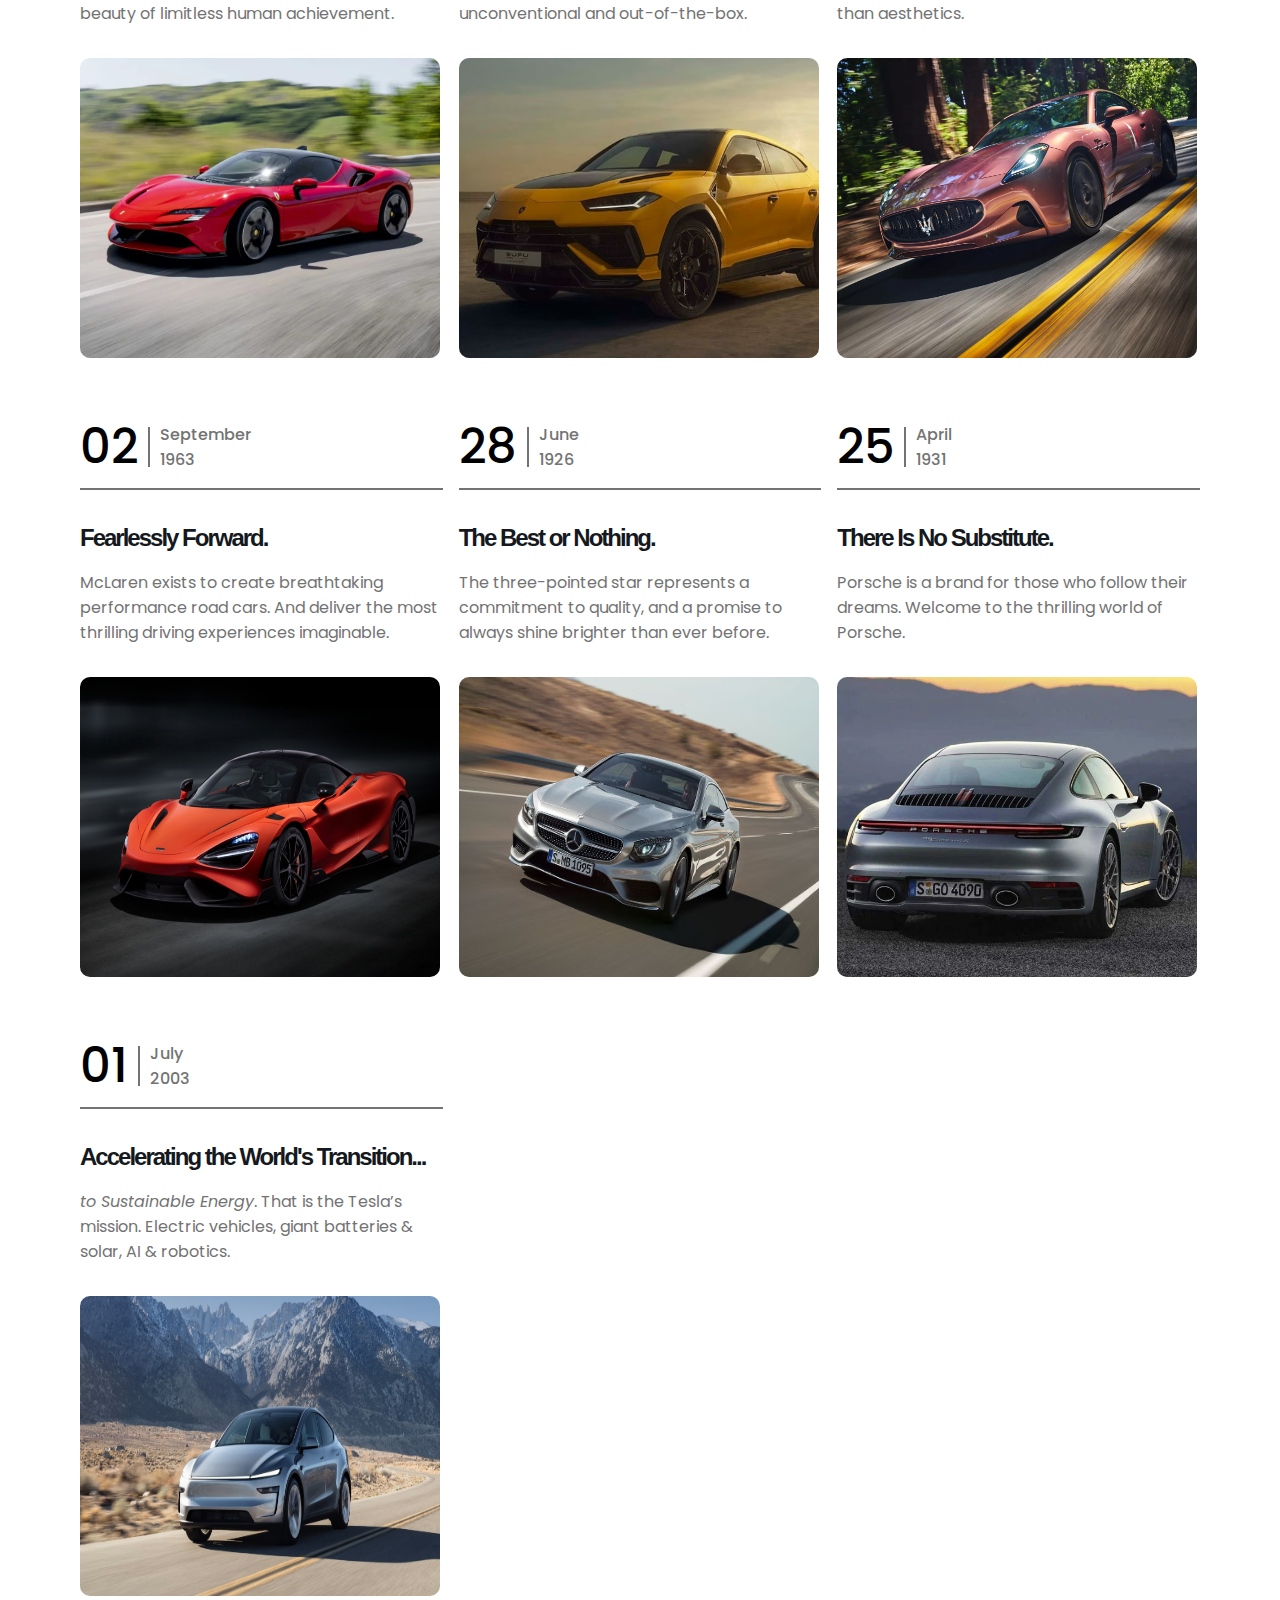
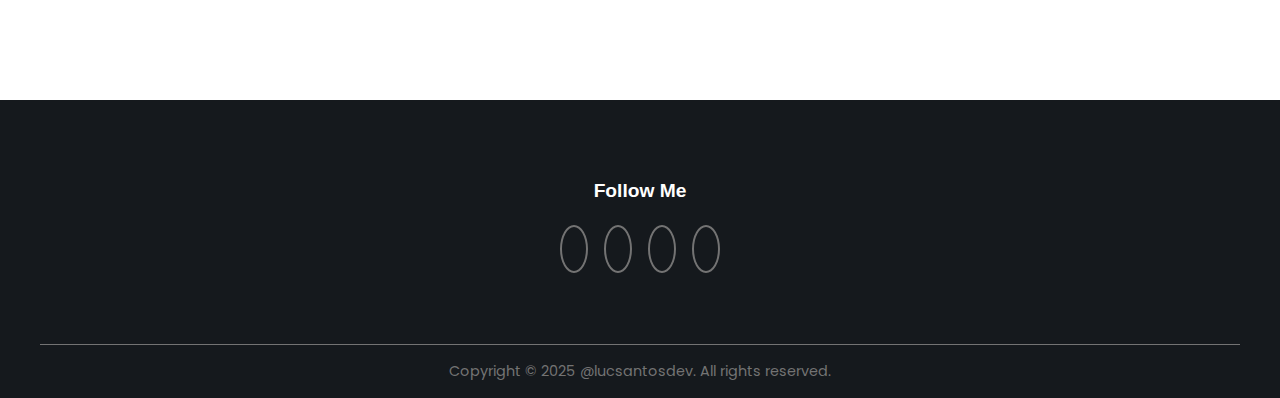
==== commit 419449c4: "initial  mclaren page configuration" ====
--- a/index.html
+++ b/index.html
@@ -18,7 +18,7 @@
                 <img src="assets/img/aston-martin/list.jpg" alt="aston-martin">
                 <div class="list__brand">
                     <h4>ASTON MARTIN</h4>
-                    <a href="brand-cars/aston-martin/index.html"><i class="ri-arrow-right-line"></i></a>
+                    <a href="brands-car-list/aston-martin/index.html"><i class="ri-arrow-right-line"></i></a>
                 </div>
             </div>
             <!-- BRAND LIST - AUDI -->
@@ -26,7 +26,7 @@
                 <img src="assets/img/audi/list.jpg" alt="audi">
                 <div class="list__brand">
                     <h4>AUDI</h4>
-                    <a href="brand-cars/audi/index.html"><i class="ri-arrow-right-line"></i></a>
+                    <a href="brands-car-list/audi/index.html"><i class="ri-arrow-right-line"></i></a>
                 </div>
             </div>
             <!-- BRAND LIST - BMW -->
@@ -34,7 +34,7 @@
                 <img src="assets/img/bmw/list.jpg" alt="bmw">
                 <div class="list__brand">
                     <h4>BMW</h4>
-                    <a href="brand-cars/bmw/index.html"><i class="ri-arrow-right-line"></i></a>
+                    <a href="brands-car-list/bmw/index.html"><i class="ri-arrow-right-line"></i></a>
                 </div>
             </div>
             <!-- BRAND LIST - FERRARI -->
@@ -42,7 +42,7 @@
                 <img src="assets/img/ferrari/list.jpg" alt="ferrari">
                 <div class="list__brand">
                     <h4>FERRARI</h4>
-                    <a href="brand-cars/ferrari/index.html"><i class="ri-arrow-right-line"></i></a>
+                    <a href="brands-car-list/ferrari/index.html"><i class="ri-arrow-right-line"></i></a>
                 </div>
             </div>
             <!-- BRAND LIST - LAMBORGHINI -->
@@ -50,7 +50,7 @@
                 <img src="assets/img/lamborghini/list.jpeg" alt="lamborghini">
                 <div class="list__brand">
                     <h4>LAMBORGHINI</h4>
-                    <a href="brand-cars/lamborghini/index.html"><i class="ri-arrow-right-line"></i></a>
+                    <a href="brands-car-list/lamborghini/index.html"><i class="ri-arrow-right-line"></i></a>
                 </div>
             </div>
             <!-- BRAND LIST - MASERATI -->
@@ -58,7 +58,7 @@
                 <img src="assets/img/maserati/list.jpg" alt="maserati">
                 <div class="list__brand">
                     <h4>MASERATI</h4>
-                    <a href="brand-cars/maserati/index.html"><i class="ri-arrow-right-line"></i></a>
+                    <a href="brands-car-list/maserati/index.html"><i class="ri-arrow-right-line"></i></a>
                 </div>
             </div>
             <!-- BRAND LIST - MCLAREN -->
@@ -66,7 +66,7 @@
                 <img src="assets/img/mclaren/list.jpg" alt="mclaren">
                 <div class="list__brand">
                     <h4>MCLAREN</h4>
-                    <a href="brand-cars/mclaren/index.html"><i class="ri-arrow-right-line"></i></a>
+                    <a href="brands-car-list/mclaren/index.html"><i class="ri-arrow-right-line"></i></a>
                 </div>
             </div>
             <!-- BRAND LIST - MERCEDES-BENZ -->
@@ -74,7 +74,7 @@
                 <img src="assets/img/mercedes-benz/list.jpg" alt="mercedes-benz">
                 <div class="list__brand">
                     <h4>MERCEDES-BENZ</h4>
-                    <a href="brand-cars/mercedes-benz/index.html"><i class="ri-arrow-right-line"></i></a>
+                    <a href="brands-car-list/mercedes-benz/index.html"><i class="ri-arrow-right-line"></i></a>
                 </div>
             </div>
             <!-- BRAND LIST - PORSCHE -->
@@ -82,7 +82,7 @@
                 <img src="assets/img/porsche/list.jpg" alt="porsche">
                 <div class="list__brand">
                     <h4>PORSCHE</h4>
-                    <a href="brand-cars/porsche/index.html"><i class="ri-arrow-right-line"></i></a>
+                    <a href="brands-car-list/porsche/index.html"><i class="ri-arrow-right-line"></i></a>
                 </div>
             </div>
             <!-- BRAND LIST - TESLA -->
@@ -240,8 +240,8 @@
                         <p>2003</p>
                     </div>
                 </div>
-                <h4>Accelerating the World's Transition to Sustainable Energy.</h4>
-                <p>Electric vehicles, giant batteries & solar, AI & robotics. Tesla’s mission is to accelerate the world’s transition to sustainable energy.</p>
+                <h4>Accelerating the World's Transition...</h4>
+                <p><i>to Sustainable Energy</i>. That is the Tesla’s mission. Electric vehicles, giant batteries & solar, AI & robotics.</p>
                 <a href="https://www.tesla.com/" target="_blank"><img src="assets/img/tesla/link.jpg" alt="tesla"></a>
             </div>
         </div>
--- a/assets/css/style.css
+++ b/assets/css/style.css
@@ -227,7 +227,6 @@
     .link__grid {
       grid-template-columns: repeat(2, 1fr);
     }
-  
     .footer__container {
       grid-template-columns: repeat(2, 1fr);
     }
@@ -235,12 +234,10 @@
 @media (width > 768px) {
     .list__grid {
       grid-template-columns: repeat(2, 1fr);
-    }
-  
+    }  
     .link__grid {
       grid-template-columns: repeat(3, 1fr);
     }
-  
     .footer__container {
       grid-template-columns: repeat(4, 1fr);
     }
@@ -249,11 +246,9 @@
     .list__grid {
       gap: 1.5rem;
     }
-  
     .list__brand {
       padding: 4rem;
     }
-  
     .link__grid {
       padding: 1.5rem;
     }
